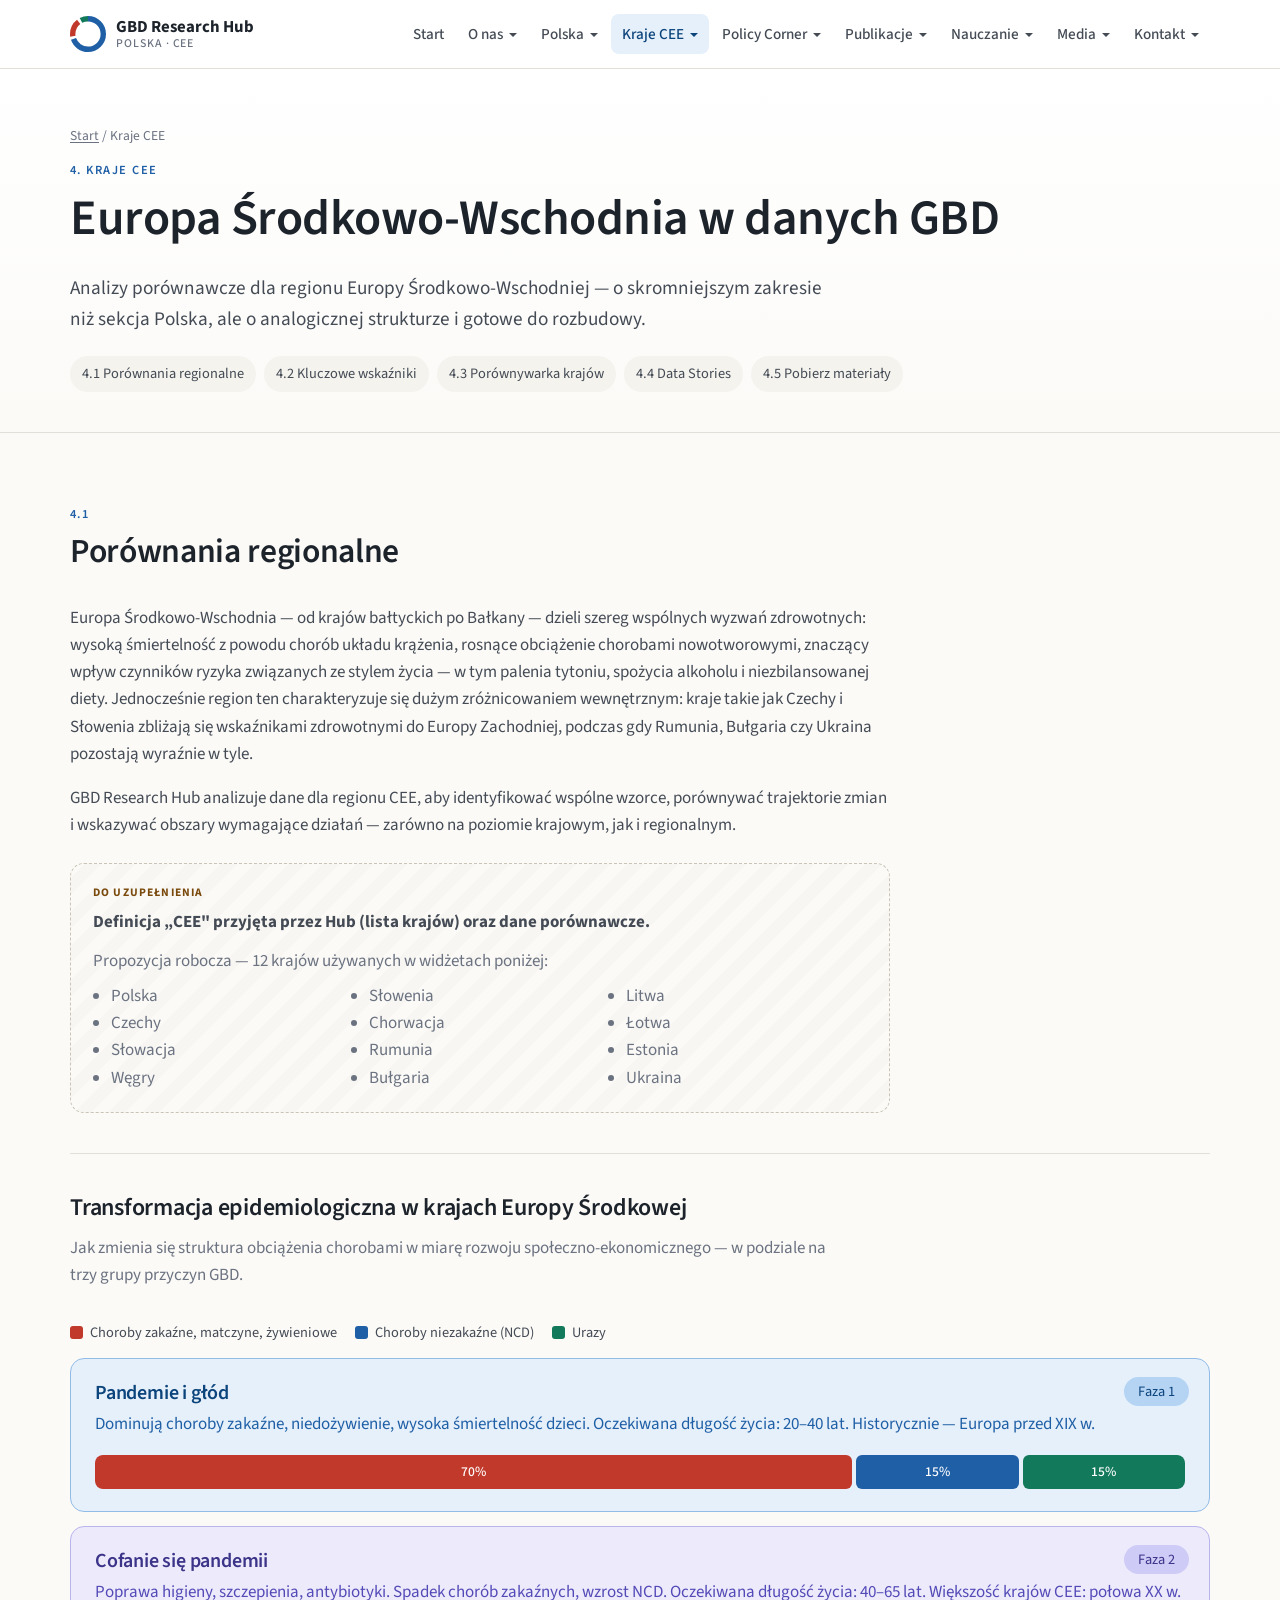
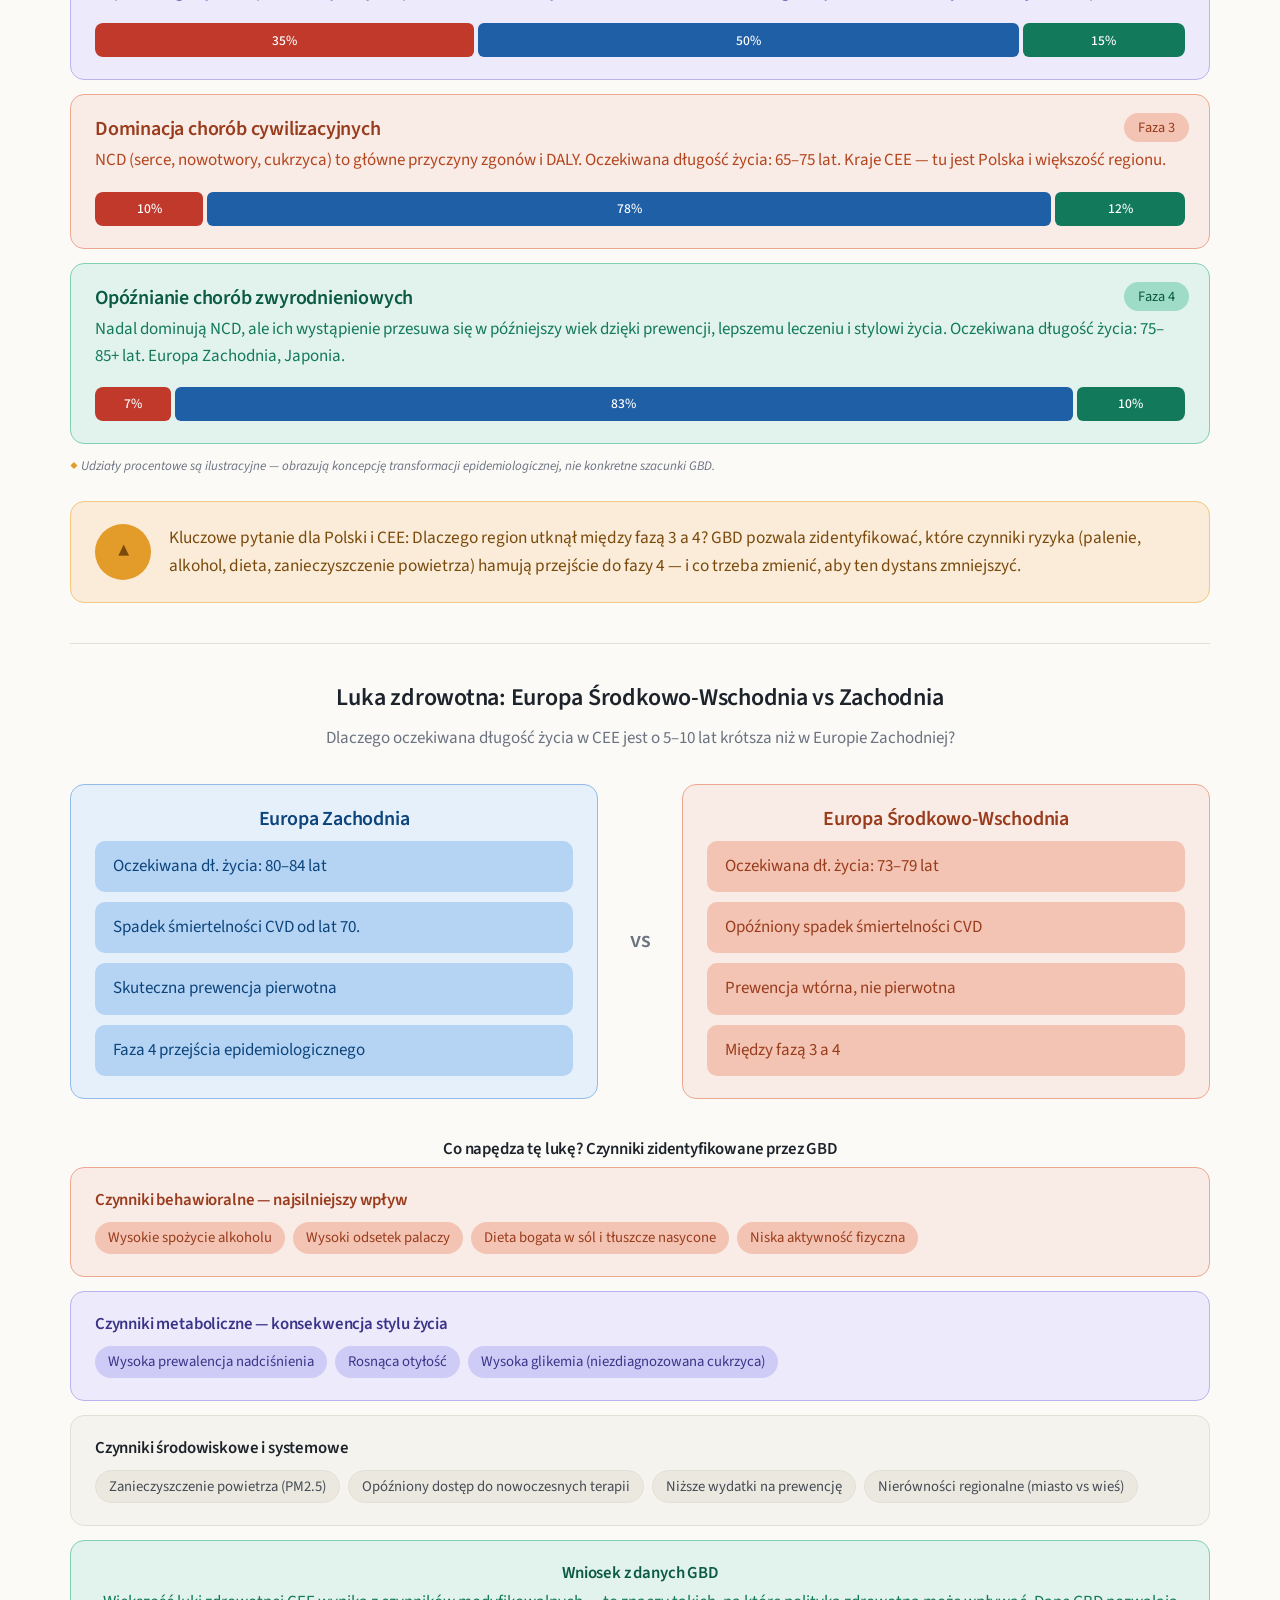
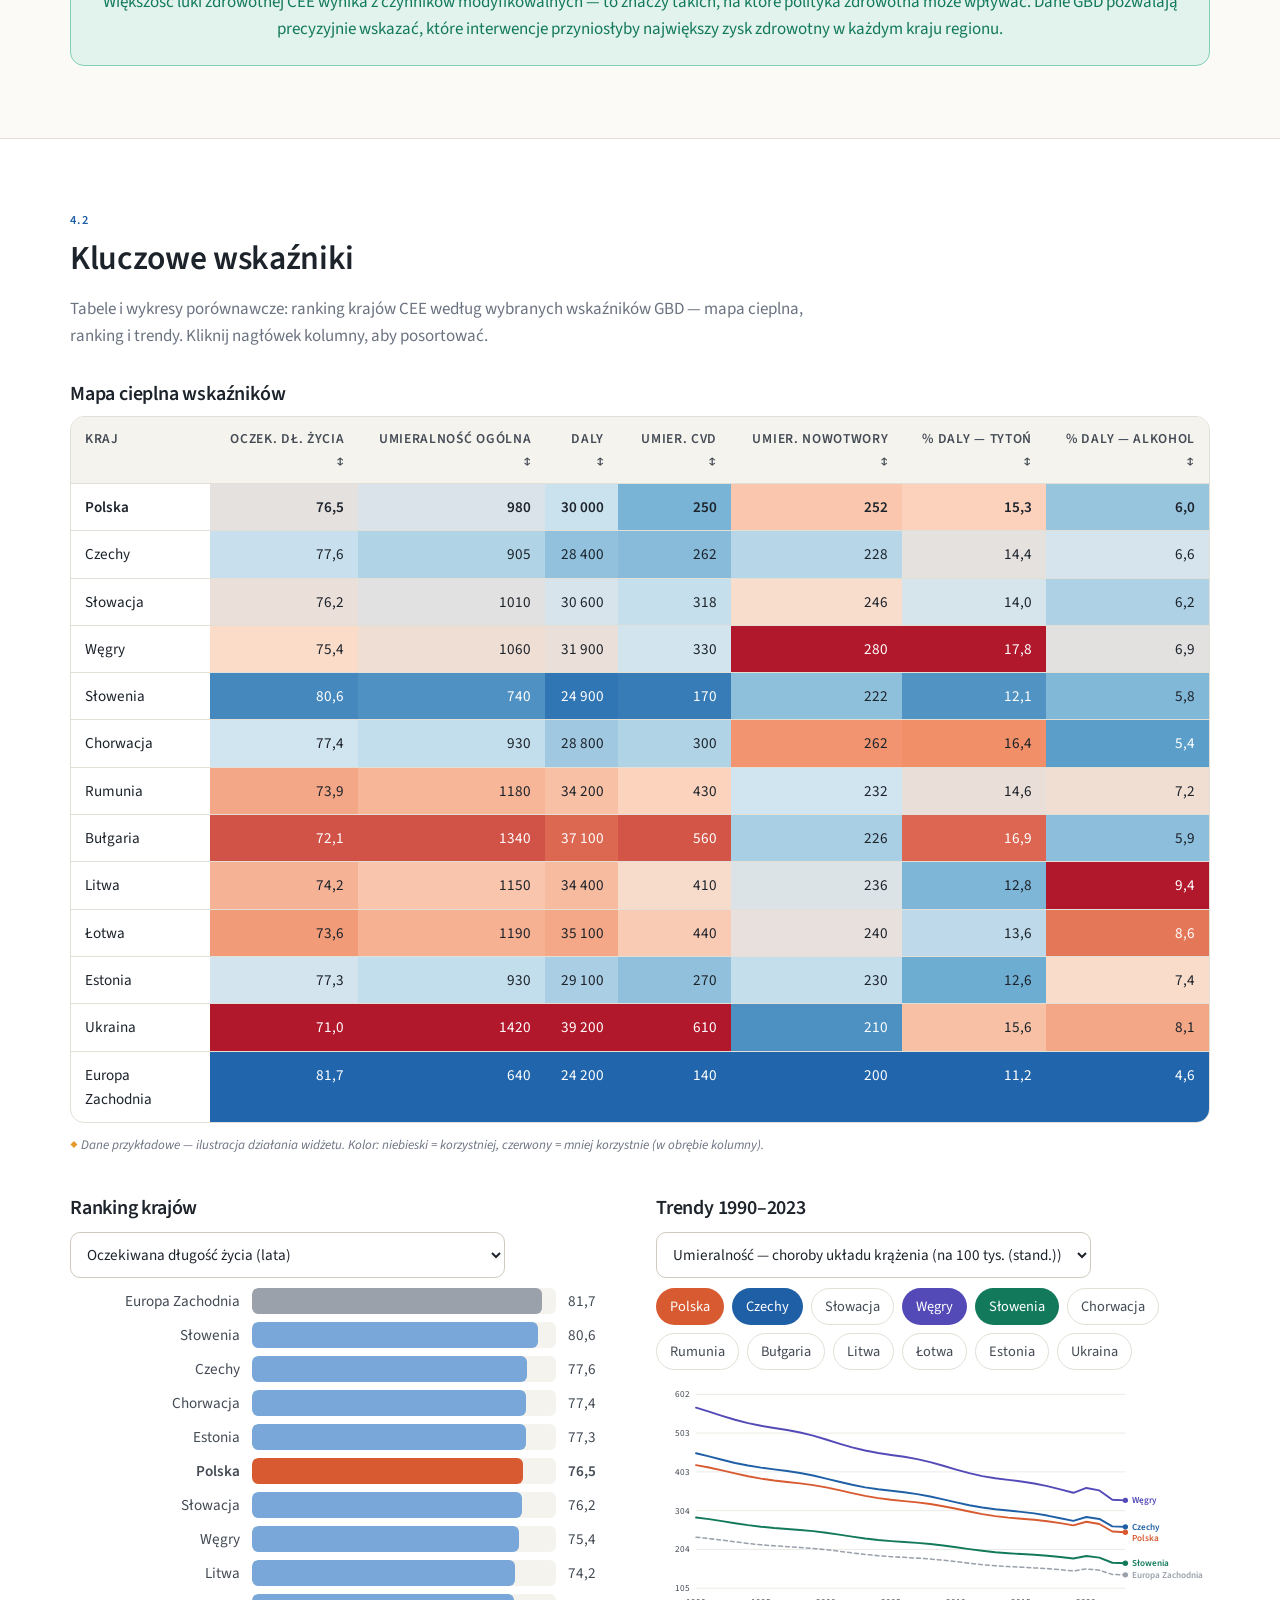
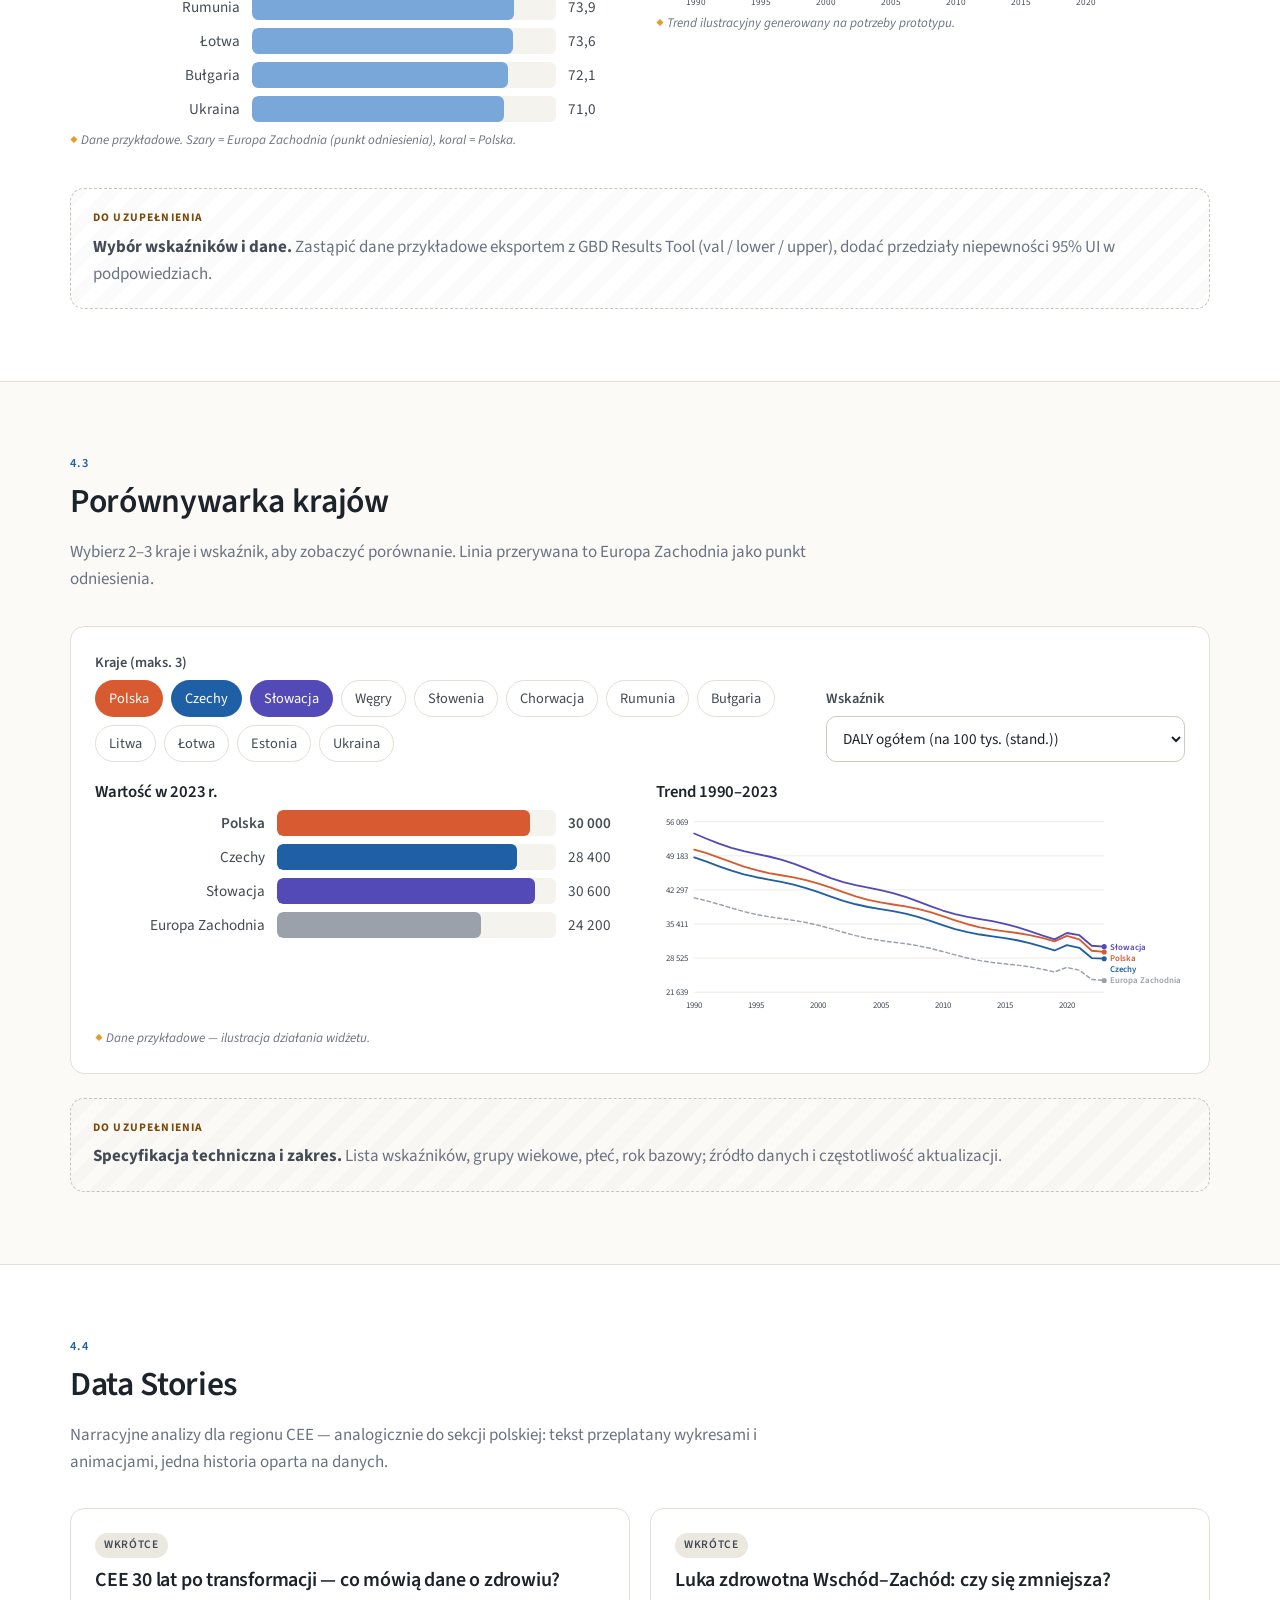
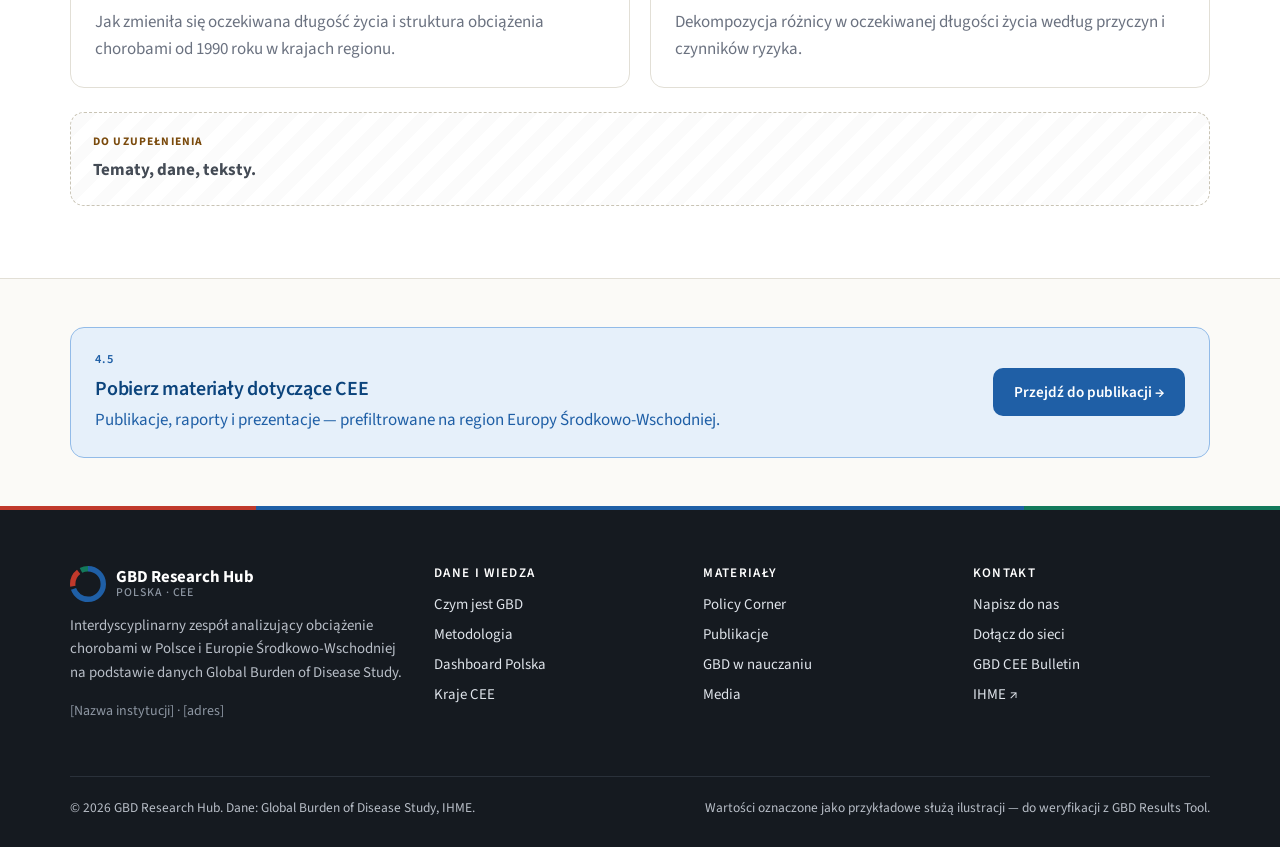
==== cee.html @ dba6d147 "Add GBD Research Hub website Static multi-page site (HTML/CSS/JS, no build step) implementing the st" ====
<!doctype html>
<html lang="pl">
<head>
  <meta charset="utf-8">
  <meta name="viewport" content="width=device-width, initial-scale=1">
  <title>Kraje CEE — GBD Research Hub</title>
  <meta name="description" content="Analizy porównawcze obciążenia chorobami dla regionu Europy Środkowo-Wschodniej na podstawie danych Global Burden of Disease Study.">
  <link rel="preconnect" href="https://fonts.googleapis.com">
  <link rel="preconnect" href="https://fonts.gstatic.com" crossorigin>
  <link href="https://fonts.googleapis.com/css2?family=Source+Sans+3:wght@400;500;600;700&family=JetBrains+Mono:wght@400&display=swap" rel="stylesheet">
  <link rel="stylesheet" href="assets/css/styles.css">
  <link rel="icon" href="assets/img/favicon.svg" type="image/svg+xml">
  <style>
    .phase { position: relative; }
    .phase .phase-badge { position: absolute; top: 18px; right: 20px; padding: 3px 14px; border-radius: 999px; font-size: .9rem; }
    .phase h3 { padding-right: 90px; }
    .phase .stack { margin-top: 14px; }
    .phase-1 .phase-badge { background: var(--ncd-mid); color: var(--ncd-dark); }
    .phase-2 .phase-badge { background: var(--purple-mid); color: var(--purple-dark); }
    .phase-3 .phase-badge { background: var(--coral-mid); color: var(--coral-dark); }
    .phase-4 .phase-badge { background: var(--inj-mid); color: var(--inj-dark); }
    .key-q { display: grid; grid-template-columns: 56px 1fr; gap: 18px; align-items: center; }
    .key-q .icon { width: 56px; height: 56px; border-radius: 50%; background: var(--amber); display: grid; place-items: center; color: var(--amber-dark); font-size: 1.4rem; }
    .key-q p { font-size: 1.08rem; color: var(--amber-dark) !important; margin: 0; }
    .gap-col h3 { text-align: center; }
    .gap-item { padding: 12px 18px; border-radius: 10px; margin-top: 10px; }
    .gap-west .gap-item { background: var(--ncd-mid); color: var(--ncd-dark); }
    .gap-cee .gap-item { background: var(--coral-mid); color: var(--coral-dark); }
    .driver .pill { font-size: .92rem; }
    .driver.tone-coral .pill { background: var(--coral-mid); color: var(--coral-dark); }
    .driver.tone-purple .pill { background: var(--purple-mid); color: var(--purple-dark); }
    .driver.tone-sand .pill { background: var(--sand-2); color: var(--ink-2); border: 1px solid var(--line); }
    .country-list { columns: 3 160px; margin: 8px 0 0; padding-left: 18px; }
    .panel-title { display: flex; justify-content: space-between; align-items: end; gap: 12px; flex-wrap: wrap; margin-bottom: 10px; }
    .panel-title h3 { margin: 0; }
    .chip[aria-pressed="true"] { background: var(--ncd); }
    .teaser { display: flex; flex-direction: column; gap: 10px; }
    .teaser .badge { align-self: flex-start; }
    @media (max-width: 620px) {
      .phase h3 { padding-right: 0; margin-top: 34px; }
      .phase .phase-badge { top: 14px; left: 20px; right: auto; }
      .stack > div { font-size: .72rem; }
    }
  </style>
</head>
<body>
  <div data-site-header></div>

  <main id="main">
    <section class="page-hero">
      <div class="container">
        <div class="breadcrumbs"><a href="index.html">Start</a> / Kraje CEE</div>
        <span class="eyebrow">4. Kraje CEE</span>
        <h1>Europa Środkowo-Wschodnia w danych GBD</h1>
        <p class="lead">Analizy porównawcze dla regionu Europy Środkowo-Wschodniej — o skromniejszym zakresie niż sekcja Polska, ale o analogicznej strukturze i gotowe do rozbudowy.</p>
        <nav class="toc" aria-label="Spis treści">
          <a href="#porownania">4.1 Porównania regionalne</a>
          <a href="#wskazniki">4.2 Kluczowe wskaźniki</a>
          <a href="#porownywarka">4.3 Porównywarka krajów</a>
          <a href="#data-stories">4.4 Data Stories</a>
          <a href="#materialy">4.5 Pobierz materiały</a>
        </nav>
      </div>
    </section>

    <!-- 4.1 Porównania regionalne -->
    <section class="section" id="porownania">
      <div class="container">
        <div class="section-head">
          <span class="eyebrow">4.1</span>
          <h2>Porównania regionalne</h2>
        </div>
        <div class="prose narrow">
          <p>Europa Środkowo-Wschodnia — od krajów bałtyckich po Bałkany — dzieli szereg wspólnych wyzwań zdrowotnych: wysoką śmiertelność z powodu chorób układu krążenia, rosnące obciążenie chorobami nowotworowymi, znaczący wpływ czynników ryzyka związanych ze stylem życia — w tym palenia tytoniu, spożycia alkoholu i niezbilansowanej diety. Jednocześnie region ten charakteryzuje się dużym zróżnicowaniem wewnętrznym: kraje takie jak Czechy i Słowenia zbliżają się wskaźnikami zdrowotnymi do Europy Zachodniej, podczas gdy Rumunia, Bułgaria czy Ukraina pozostają wyraźnie w tyle.</p>
          <p>GBD Research Hub analizuje dane dla regionu CEE, aby identyfikować wspólne wzorce, porównywać trajektorie zmian i wskazywać obszary wymagające działań — zarówno na poziomie krajowym, jak i regionalnym.</p>
        </div>
        <div class="todo narrow mt-2">
          <strong>Definicja „CEE" przyjęta przez Hub (lista krajów) oraz dane porównawcze.</strong>
          <p class="mb-0 mt-1">Propozycja robocza — 12 krajów używanych w widżetach poniżej:</p>
          <ul class="country-list" id="cee-list"></ul>
        </div>

        <!-- Transformacja epidemiologiczna -->
        <div class="anchor-sub" id="transformacja">
          <div class="section-head">
            <h3 style="font-size:1.5rem">Transformacja epidemiologiczna w krajach Europy Środkowej</h3>
            <p class="muted">Jak zmienia się struktura obciążenia chorobami w miarę rozwoju społeczno-ekonomicznego — w podziale na trzy grupy przyczyn GBD.</p>
          </div>
          <div class="legend">
            <span><i style="background:var(--cmnn)"></i>Choroby zakaźne, matczyne, żywieniowe</span>
            <span><i style="background:var(--ncd)"></i>Choroby niezakaźne (NCD)</span>
            <span><i style="background:var(--inj)"></i>Urazy</span>
          </div>
          <div class="grid" style="gap:14px" id="phases"></div>
          <p class="sample-note mt-1">Udziały procentowe są ilustracyjne — obrazują koncepcję transformacji epidemiologicznej, nie konkretne szacunki GBD.</p>
          <div class="tone tone-amber mt-2 key-q">
            <div class="icon" aria-hidden="true">▲</div>
            <p>Kluczowe pytanie dla Polski i CEE: Dlaczego region utknął między fazą 3 a 4? GBD pozwala zidentyfikować, które czynniki ryzyka (palenie, alkohol, dieta, zanieczyszczenie powietrza) hamują przejście do fazy 4 — i co trzeba zmienić, aby ten dystans zmniejszyć.</p>
          </div>
        </div>

        <!-- Luka zdrowotna -->
        <div class="anchor-sub" id="luka">
          <div class="section-head" style="max-width:none;text-align:center">
            <h3 style="font-size:1.5rem">Luka zdrowotna: Europa Środkowo-Wschodnia vs Zachodnia</h3>
            <p class="muted">Dlaczego oczekiwana długość życia w CEE jest o 5–10 lat krótsza niż w Europie Zachodniej?</p>
          </div>
          <div class="split-vs">
            <div class="tone tone-blue gap-col gap-west">
              <h3>Europa Zachodnia</h3>
              <div class="gap-item">Oczekiwana dł. życia: 80–84 lat</div>
              <div class="gap-item">Spadek śmiertelności CVD od lat 70.</div>
              <div class="gap-item">Skuteczna prewencja pierwotna</div>
              <div class="gap-item">Faza 4 przejścia epidemiologicznego</div>
            </div>
            <div class="vs">vs</div>
            <div class="tone tone-coral gap-col gap-cee">
              <h3>Europa Środkowo-Wschodnia</h3>
              <div class="gap-item">Oczekiwana dł. życia: 73–79 lat</div>
              <div class="gap-item">Opóźniony spadek śmiertelności CVD</div>
              <div class="gap-item">Prewencja wtórna, nie pierwotna</div>
              <div class="gap-item">Między fazą 3 a 4</div>
            </div>
          </div>

          <h4 class="center mt-3">Co napędza tę lukę? Czynniki zidentyfikowane przez GBD</h4>
          <div class="grid" style="gap:14px">
            <div class="tone tone-coral driver">
              <h4>Czynniki behawioralne — najsilniejszy wpływ</h4>
              <div class="pills"><span class="pill">Wysokie spożycie alkoholu</span><span class="pill">Wysoki odsetek palaczy</span><span class="pill">Dieta bogata w sól i tłuszcze nasycone</span><span class="pill">Niska aktywność fizyczna</span></div>
            </div>
            <div class="tone tone-purple driver">
              <h4>Czynniki metaboliczne — konsekwencja stylu życia</h4>
              <div class="pills"><span class="pill">Wysoka prewalencja nadciśnienia</span><span class="pill">Rosnąca otyłość</span><span class="pill">Wysoka glikemia (niezdiagnozowana cukrzyca)</span></div>
            </div>
            <div class="tone tone-sand driver">
              <h4>Czynniki środowiskowe i systemowe</h4>
              <div class="pills"><span class="pill">Zanieczyszczenie powietrza (PM2.5)</span><span class="pill">Opóźniony dostęp do nowoczesnych terapii</span><span class="pill">Niższe wydatki na prewencję</span><span class="pill">Nierówności regionalne (miasto vs wieś)</span></div>
            </div>
            <div class="tone tone-green center">
              <h4>Wniosek z danych GBD</h4>
              <p>Większość luki zdrowotnej CEE wynika z czynników modyfikowalnych — to znaczy takich, na które polityka zdrowotna może wpływać. Dane GBD pozwalają precyzyjnie wskazać, które interwencje przyniosłyby największy zysk zdrowotny w każdym kraju regionu.</p>
            </div>
          </div>
        </div>
      </div>
    </section>

    <!-- 4.2 Kluczowe wskaźniki -->
    <section class="section alt" id="wskazniki">
      <div class="container">
        <div class="section-head">
          <span class="eyebrow">4.2</span>
          <h2>Kluczowe wskaźniki</h2>
          <p class="muted">Tabele i wykresy porównawcze: ranking krajów CEE według wybranych wskaźników GBD — mapa cieplna, ranking i trendy. Kliknij nagłówek kolumny, aby posortować.</p>
        </div>
        <h3>Mapa cieplna wskaźników</h3>
        <div id="heatmap"></div>
        <p class="sample-note mt-1">Dane przykładowe — ilustracja działania widżetu. Kolor: niebieski = korzystniej, czerwony = mniej korzystnie (w obrębie kolumny).</p>

        <div class="grid g2 mt-3" style="gap:32px;align-items:start">
          <div>
            <div class="panel-title">
              <h3>Ranking krajów</h3>
              <div class="field" style="margin:0;min-width:220px">
                <label for="rank-ind" class="sr-only">Wskaźnik</label>
                <select id="rank-ind"></select>
              </div>
            </div>
            <div id="ranking"></div>
            <p class="sample-note">Dane przykładowe. Szary = Europa Zachodnia (punkt odniesienia), koral = Polska.</p>
          </div>
          <div>
            <div class="panel-title">
              <h3>Trendy 1990–2023</h3>
              <div class="field" style="margin:0;min-width:220px">
                <label for="trend-ind" class="sr-only">Wskaźnik</label>
                <select id="trend-ind"></select>
              </div>
            </div>
            <div class="chips" id="trend-chips" role="group" aria-label="Kraje na wykresie"></div>
            <div id="trend-chart" class="mt-1"></div>
            <p class="sample-note">Trend ilustracyjny generowany na potrzeby prototypu.</p>
          </div>
        </div>
        <div class="todo mt-2"><strong>Wybór wskaźników i dane.</strong> Zastąpić dane przykładowe eksportem z GBD Results Tool (val / lower / upper), dodać przedziały niepewności 95% UI w podpowiedziach.</div>
      </div>
    </section>

    <!-- 4.3 Porównywarka krajów -->
    <section class="section" id="porownywarka">
      <div class="container">
        <div class="section-head">
          <span class="eyebrow">4.3</span>
          <h2>Porównywarka krajów</h2>
          <p class="muted">Wybierz 2–3 kraje i wskaźnik, aby zobaczyć porównanie. Linia przerywana to Europa Zachodnia jako punkt odniesienia.</p>
        </div>
        <div class="card">
          <div class="controls">
            <div class="field" style="flex:2">
              <label id="cmp-label">Kraje (maks. 3)</label>
              <div class="chips" id="cmp-chips" role="group" aria-labelledby="cmp-label"></div>
            </div>
            <div class="field">
              <label for="cmp-ind">Wskaźnik</label>
              <select id="cmp-ind"></select>
            </div>
          </div>
          <p class="small muted" id="cmp-msg" role="status"></p>
          <div class="grid g2" style="gap:32px;align-items:start">
            <div><h4>Wartość w 2023 r.</h4><div id="cmp-bars"></div></div>
            <div><h4>Trend 1990–2023</h4><div id="cmp-trend"></div></div>
          </div>
          <p class="sample-note mt-1">Dane przykładowe — ilustracja działania widżetu.</p>
        </div>
        <div class="todo mt-2"><strong>Specyfikacja techniczna i zakres.</strong> Lista wskaźników, grupy wiekowe, płeć, rok bazowy; źródło danych i częstotliwość aktualizacji.</div>
      </div>
    </section>

    <!-- 4.4 Data Stories -->
    <section class="section alt" id="data-stories">
      <div class="container">
        <div class="section-head">
          <span class="eyebrow">4.4</span>
          <h2>Data Stories</h2>
          <p class="muted">Narracyjne analizy dla regionu CEE — analogicznie do sekcji polskiej: tekst przeplatany wykresami i animacjami, jedna historia oparta na danych.</p>
        </div>
        <div class="grid g2">
          <article class="card teaser">
            <span class="badge">Wkrótce</span>
            <h3>CEE 30 lat po transformacji — co mówią dane o zdrowiu?</h3>
            <p class="muted">Jak zmieniła się oczekiwana długość życia i struktura obciążenia chorobami od 1990 roku w krajach regionu.</p>
          </article>
          <article class="card teaser">
            <span class="badge">Wkrótce</span>
            <h3>Luka zdrowotna Wschód–Zachód: czy się zmniejsza?</h3>
            <p class="muted">Dekompozycja różnicy w oczekiwanej długości życia według przyczyn i czynników ryzyka.</p>
          </article>
        </div>
        <div class="todo mt-2"><strong>Tematy, dane, teksty.</strong></div>
      </div>
    </section>

    <!-- 4.5 Pobierz materiały -->
    <section class="section tight" id="materialy">
      <div class="container">
        <a class="tone tone-blue" href="publikacje.html?region=cee" style="display:flex;justify-content:space-between;align-items:center;gap:20px;text-decoration:none;flex-wrap:wrap">
          <div><span class="eyebrow">4.5</span><h3 class="mb-0">Pobierz materiały dotyczące CEE</h3><p class="mb-0">Publikacje, raporty i prezentacje — prefiltrowane na region Europy Środkowo-Wschodniej.</p></div>
          <span class="btn btn-primary">Przejdź do publikacji →</span>
        </a>
      </div>
    </section>
  </main>

  <div data-site-footer></div>
  <script src="assets/js/data.js"></script>
  <script src="assets/js/site.js"></script>
  <script src="assets/js/charts.js"></script>
  <script src="assets/js/pages/cee.js"></script>
</body>
</html>
---- assets/css/styles.css ----
/* =========================================================================
   GBD Research Hub — design system
   Paleta oparta na konwencji wizualnej Global Burden of Disease (IHME):
   - Grupa I  (choroby zakaźne, matczyne, noworodkowe, żywieniowe) → czerwień
   - Grupa II (choroby niezakaźne, NCD)                               → niebieski
   - Grupa III (urazy)                                                 → zieleń
   - Mapy / skale wartości: sekwencyjne i rozbieżne niebieski → czerwony
   Uzupełnienie: koral (YLD, akcent PL), bursztyn (ostrzeżenia, wnioski),
   fiolet (etapy pośrednie), ciepła szarość (tło, czynniki środowiskowe).
   ========================================================================= */

:root {
  /* GBD — kategorie przyczyn */
  --cmnn: #c0392b;        /* Grupa I */
  --cmnn-dark: #8e2a1f;
  --cmnn-tint: #fbe9e6;
  --cmnn-mid: #f2b8ae;

  --ncd: #1f5fa6;         /* Grupa II */
  --ncd-dark: #0c447c;
  --ncd-tint: #e6f0fa;
  --ncd-mid: #b5d4f4;

  --inj: #13795b;         /* Grupa III */
  --inj-dark: #0b5a43;
  --inj-tint: #e1f3ec;
  --inj-mid: #9fdcc7;

  /* Akcenty */
  --coral: #d85a30;
  --coral-dark: #993c1d;
  --coral-tint: #f9ebe5;
  --coral-mid: #f3c4b3;

  --amber: #e39b2a;
  --amber-dark: #7a4a0c;
  --amber-tint: #faecd9;
  --amber-mid: #f8c779;

  --purple: #534ab7;
  --purple-dark: #3c3489;
  --purple-tint: #edebfb;
  --purple-mid: #cecbf6;

  /* Neutralne */
  --ink: #1d232b;
  --ink-2: #444b55;
  --ink-3: #6b7280;
  --line: #e2dfd6;
  --sand: #f4f3ee;
  --sand-2: #ebe8df;
  --paper: #ffffff;
  --bg: #fbfaf7;

  /* Skala sekwencyjna (mapy, heatmapy) — niski → wysoki */
  --seq-1: #2166ac;
  --seq-2: #67a9cf;
  --seq-3: #d1e5f0;
  --seq-4: #fddbc7;
  --seq-5: #ef8a62;
  --seq-6: #b2182b;

  --radius: 14px;
  --radius-sm: 10px;
  --shadow: 0 1px 2px rgba(29, 35, 43, .06), 0 6px 24px rgba(29, 35, 43, .06);
  --max: 1180px;
  --font: "Source Sans 3", "Segoe UI", system-ui, -apple-system, Roboto, sans-serif;
  --mono: "JetBrains Mono", ui-monospace, "Cascadia Code", Consolas, monospace;
}

*, *::before, *::after { box-sizing: border-box; }
html { scroll-behavior: smooth; scroll-padding-top: 88px; }
body {
  margin: 0;
  font-family: var(--font);
  font-size: 17px;
  line-height: 1.6;
  color: var(--ink);
  background: var(--bg);
  -webkit-font-smoothing: antialiased;
}
img { max-width: 100%; display: block; }
a { color: var(--ncd); text-underline-offset: 2px; }
a:hover { color: var(--ncd-dark); }
h1, h2, h3, h4 { line-height: 1.2; margin: 0 0 .5em; font-weight: 600; letter-spacing: -.01em; }
h1 { font-size: clamp(2rem, 4.5vw, 3.1rem); }
h2 { font-size: clamp(1.55rem, 3vw, 2.1rem); }
h3 { font-size: 1.25rem; }
h4 { font-size: 1.05rem; }
p { margin: 0 0 1em; }
small, .small { font-size: .875rem; }
.muted { color: var(--ink-3); }
.mono { font-family: var(--mono); font-size: .85em; }
:focus-visible { outline: 3px solid var(--amber); outline-offset: 2px; border-radius: 4px; }

.container { max-width: var(--max); margin: 0 auto; padding: 0 20px; }
.narrow { max-width: 820px; }

/* ---------- Header / nawigacja ---------- */
.site-header {
  position: sticky; top: 0; z-index: 50;
  background: rgba(255, 255, 255, .94);
  backdrop-filter: saturate(1.4) blur(10px);
  border-bottom: 1px solid var(--line);
}
.site-header .container { display: flex; align-items: center; gap: 24px; min-height: 68px; }
.brand { display: flex; align-items: center; gap: 10px; text-decoration: none; color: var(--ink); flex-shrink: 0; }
.brand-mark { width: 36px; height: 36px; }
.brand-name { font-weight: 700; font-size: 1.05rem; line-height: 1.1; }
.brand-name span { display: block; font-weight: 500; font-size: .74rem; letter-spacing: .08em; text-transform: uppercase; color: var(--ink-3); }

.nav { margin-left: auto; }
.nav > ul { list-style: none; display: flex; gap: 2px; margin: 0; padding: 0; }
.nav li { position: relative; }
.nav a, .nav button {
  display: block; padding: 8px 11px; border-radius: 8px;
  color: var(--ink-2); text-decoration: none; font: inherit; font-size: .95rem; font-weight: 500;
  background: none; border: 0; cursor: pointer; white-space: nowrap;
}
.nav a:hover, .nav button:hover, .nav .open > button { background: var(--sand); color: var(--ink); }
.nav a[aria-current="page"], .nav li.current > button { color: var(--ncd-dark); background: var(--ncd-tint); }
.nav .has-sub > button::after { content: ""; display: inline-block; margin-left: 6px; border: 4px solid transparent; border-top-color: currentColor; transform: translateY(2px); }
.nav .sub {
  position: absolute; top: calc(100% + 6px); left: 0; min-width: 260px;
  list-style: none; margin: 0; padding: 8px; background: #fff;
  border: 1px solid var(--line); border-radius: 12px; box-shadow: var(--shadow);
  opacity: 0; visibility: hidden; transform: translateY(-4px); transition: .15s;
}
.nav > ul > li:nth-last-child(-n+4) > .sub { left: auto; right: 0; }
.nav li:hover > .sub, .nav li.open > .sub, .nav li:focus-within > .sub { opacity: 1; visibility: visible; transform: none; }
.nav .sub a { font-size: .92rem; padding: 7px 10px; }
.nav-toggle { display: none; margin-left: auto; background: none; border: 1px solid var(--line); border-radius: 8px; padding: 8px 10px; cursor: pointer; font: inherit; }

@media (max-width: 1080px) {
  .nav-toggle { display: block; }
  .nav { position: fixed; inset: 68px 0 0 0; background: #fff; overflow-y: auto; padding: 12px 20px 40px; display: none; }
  .nav.open { display: block; }
  .nav > ul { flex-direction: column; }
  .nav .sub { position: static; opacity: 1; visibility: visible; transform: none; box-shadow: none; border: 0; padding: 0 0 6px 14px; }
  .nav .has-sub > button::after { display: none; }
}

/* ---------- Sekcje / layout ---------- */
.section { padding: 72px 0; }
.section.tight { padding: 48px 0; }
.section.alt { background: var(--paper); border-top: 1px solid var(--line); border-bottom: 1px solid var(--line); }
.section-head { margin-bottom: 32px; max-width: 760px; }
.eyebrow { font-size: .78rem; letter-spacing: .12em; text-transform: uppercase; font-weight: 600; color: var(--ncd); margin-bottom: 8px; display: block; }
.lead { font-size: 1.2rem; color: var(--ink-2); }
.grid { display: grid; gap: 20px; }
.g2 { grid-template-columns: repeat(2, 1fr); }
.g3 { grid-template-columns: repeat(3, 1fr); }
.g4 { grid-template-columns: repeat(4, 1fr); }
.g5 { grid-template-columns: repeat(5, 1fr); }
@media (max-width: 900px) { .g3, .g4, .g5 { grid-template-columns: repeat(2, 1fr); } }
@media (max-width: 620px) { .g2, .g3, .g4, .g5 { grid-template-columns: 1fr; } .section { padding: 52px 0; } }

/* Hero podstron */
.page-hero { padding: 56px 0 40px; background: linear-gradient(180deg, var(--paper), var(--bg)); border-bottom: 1px solid var(--line); }
.page-hero p { max-width: 760px; }
.breadcrumbs { font-size: .85rem; color: var(--ink-3); margin-bottom: 14px; }
.breadcrumbs a { color: var(--ink-3); }

/* Spis treści podstrony */
.toc { display: flex; flex-wrap: wrap; gap: 8px; margin-top: 22px; }
.toc a { padding: 6px 12px; border-radius: 999px; background: var(--sand); color: var(--ink-2); text-decoration: none; font-size: .9rem; }
.toc a:hover { background: var(--ncd-tint); color: var(--ncd-dark); }

/* ---------- Karty ---------- */
.card { background: var(--paper); border: 1px solid var(--line); border-radius: var(--radius); padding: 24px; }
.card.flat { background: var(--sand); border-color: transparent; }
.card h3 { margin-bottom: .35em; }
.card p:last-child { margin-bottom: 0; }

/* Tonowane panele (box z mockupów) */
.tone { border-radius: var(--radius); padding: 22px 24px; border: 1px solid transparent; }
.tone > :last-child { margin-bottom: 0; }
.tone h3, .tone h4 { margin-bottom: .3em; font-weight: 600; }
.tone-blue   { background: var(--ncd-tint);    border-color: #92bbe8; color: var(--ncd-dark); }
.tone-blue p   { color: var(--ncd); }
.tone-red    { background: var(--cmnn-tint);   border-color: #ec9d92; color: var(--cmnn-dark); }
.tone-red p    { color: var(--cmnn); }
.tone-coral  { background: var(--coral-tint);  border-color: #eda88f; color: var(--coral-dark); }
.tone-coral p  { color: #b3461f; }
.tone-green  { background: var(--inj-tint);    border-color: #7fd0b4; color: var(--inj-dark); }
.tone-green p  { color: var(--inj); }
.tone-amber  { background: var(--amber-tint);  border-color: #f4c87e; color: var(--amber-dark); }
.tone-amber p  { color: #8f5a12; }
.tone-purple { background: var(--purple-tint); border-color: #b9b3ee; color: var(--purple-dark); }
.tone-purple p { color: var(--purple); }
.tone-sand   { background: var(--sand);        border-color: var(--line); color: var(--ink); }
.tone-sand p   { color: var(--ink-2); }
.tone.no-border { border-color: transparent; }

/* Pigułki / tagi */
.pills { display: flex; flex-wrap: wrap; gap: 8px; margin-top: 12px; }
.pill { display: inline-block; padding: 4px 13px; border-radius: 999px; font-size: .9rem; background: var(--sand-2); color: var(--ink-2); }
.pill.blue   { background: var(--ncd-tint);    color: var(--ncd-dark); }
.pill.red    { background: var(--cmnn-tint);   color: var(--cmnn-dark); }
.pill.coral  { background: var(--coral-tint);  color: var(--coral-dark); }
.pill.green  { background: var(--inj-tint);    color: var(--inj-dark); }
.pill.amber  { background: var(--amber-tint);  color: var(--amber-dark); }
.pill.purple { background: var(--purple-tint); color: var(--purple-dark); }
.badge { display: inline-block; font-size: .72rem; font-weight: 600; letter-spacing: .06em; text-transform: uppercase; padding: 3px 9px; border-radius: 999px; background: var(--sand-2); color: var(--ink-2); vertical-align: middle; }

/* Przyciski */
.btn { display: inline-flex; align-items: center; gap: 8px; padding: 11px 20px; border-radius: 10px; border: 1px solid transparent; font: inherit; font-weight: 600; font-size: .95rem; cursor: pointer; text-decoration: none; transition: .15s; }
.btn-primary { background: var(--ncd); color: #fff; }
.btn-primary:hover { background: var(--ncd-dark); color: #fff; }
.btn-ghost { background: transparent; border-color: var(--line); color: var(--ink); }
.btn-ghost:hover { background: var(--sand); color: var(--ink); }
.btn-coral { background: var(--coral); color: #fff; }
.btn-coral:hover { background: var(--coral-dark); color: #fff; }

/* Placeholder — „do uzupełnienia" */
.todo {
  border: 1.5px dashed #c9c4b5; border-radius: var(--radius); padding: 20px 22px;
  color: var(--ink-3); background: repeating-linear-gradient(-45deg, transparent 0 12px, rgba(0,0,0,.015) 12px 24px);
}
.todo strong { color: var(--ink-2); }
.todo::before { content: "Do uzupełnienia"; display: block; font-size: .72rem; letter-spacing: .1em; text-transform: uppercase; font-weight: 700; color: var(--amber-dark); margin-bottom: 6px; }
.sample-note { font-size: .82rem; color: var(--ink-3); font-style: italic; }
.sample-note::before { content: "◆ "; color: var(--amber); font-style: normal; }

/* ---------- Kroki (pipeline / ponumerowane listy) ---------- */
.steps { list-style: none; margin: 0; padding: 0; counter-reset: s; }
.steps > li { position: relative; padding: 0 0 30px 64px; }
.steps > li::before {
  counter-increment: s; content: counter(s);
  position: absolute; left: 0; top: 0; width: 42px; height: 42px; border-radius: 50%;
  display: grid; place-items: center; font-weight: 600; background: var(--ncd-tint); color: var(--ncd-dark);
}
.steps > li::after { content: ""; position: absolute; left: 20px; top: 50px; bottom: 8px; width: 3px; border-radius: 3px; background: var(--ncd-mid); }
.steps > li:last-child::after { display: none; }
.steps > li:last-child { padding-bottom: 0; }
.steps > li[data-tone="coral"]::before  { background: var(--coral-tint);  color: var(--coral-dark); }
.steps > li[data-tone="coral"]::after   { background: var(--coral-mid); }
.steps > li[data-tone="green"]::before  { background: var(--inj-tint);    color: var(--inj-dark); }
.steps > li[data-tone="green"]::after   { background: var(--inj-mid); }
.steps > li[data-tone="purple"]::before { background: var(--purple-tint); color: var(--purple-dark); }
.steps > li[data-tone="purple"]::after  { background: var(--purple-mid); }
.steps > li[data-tone="amber"]::before  { background: var(--amber-tint);  color: var(--amber-dark); }
.steps > li[data-tone="amber"]::after   { background: var(--amber-mid); }
.steps.compact > li::after { display: none; }
.steps.compact > li { padding-bottom: 18px; }
.steps h3, .steps h4 { margin-bottom: .25em; font-weight: 600; }
.steps p { color: var(--ink-2); margin-bottom: .4em; }

/* ---------- Oś czasu ---------- */
.timeline { list-style: none; margin: 0; padding: 0; }
.timeline li { display: grid; grid-template-columns: 84px 24px 1fr; gap: 0 14px; padding-bottom: 28px; position: relative; }
.timeline .year { text-align: right; font-weight: 600; color: var(--ink-3); font-variant-numeric: tabular-nums; padding-top: 1px; }
.timeline .dot { width: 16px; height: 16px; border-radius: 50%; background: var(--ncd); margin: 5px auto 0; position: relative; z-index: 1; }
.timeline li::after { content: ""; position: absolute; left: 109px; top: 26px; bottom: 0; width: 2px; background: var(--ncd-mid); }
.timeline li:last-child::after { display: none; }
.timeline li[data-tone="pl"] .dot { background: var(--coral); }
.timeline li[data-tone="pl"]::after { background: var(--coral-mid); }
.timeline li[data-tone="purple"] .dot { background: var(--purple); }
.timeline li[data-tone="purple"]::after { background: var(--purple-mid); }
.timeline li[data-tone="green"] .dot { background: var(--inj); }
.timeline li[data-tone="green"]::after { background: var(--inj-mid); }
.timeline li[data-tone="amber"] .dot { background: var(--amber); }
.timeline h4 { margin: 0 0 .25em; }
.timeline h4 .badge { margin-left: 8px; }
.timeline p { color: var(--ink-2); margin-bottom: .5em; }
.timeline .callout { padding: 10px 16px; border-radius: 10px; font-size: .95rem; }
@media (max-width: 620px) {
  .timeline li { grid-template-columns: 56px 18px 1fr; gap: 0 10px; }
  .timeline li::after { left: 74px; }
  .timeline .year { font-size: .85rem; }
}

/* ---------- Akordeon (słownik, drzewa) ---------- */
details.acc { border: 1px solid var(--line); border-radius: var(--radius-sm); background: var(--paper); margin-bottom: 8px; }
details.acc > summary { cursor: pointer; padding: 14px 18px; font-weight: 600; list-style: none; display: flex; align-items: center; gap: 10px; }
details.acc > summary::-webkit-details-marker { display: none; }
details.acc > summary::before { content: "+"; display: inline-grid; place-items: center; width: 22px; height: 22px; border-radius: 6px; background: var(--sand); color: var(--ink-2); font-weight: 700; flex-shrink: 0; }
details.acc[open] > summary::before { content: "–"; }
details.acc > .acc-body { padding: 0 18px 16px 50px; color: var(--ink-2); }

/* Drzewo hierarchii */
.tree { list-style: none; margin: 0; padding: 0; }
.tree details > summary { cursor: pointer; list-style: none; }
.tree details > summary::-webkit-details-marker { display: none; }
.tree-l1 > details > summary { padding: 18px 20px; border-radius: var(--radius); font-size: 1.1rem; font-weight: 600; display: flex; justify-content: space-between; align-items: center; gap: 12px; }
.tree-l1 > details > summary .count { font-size: .85rem; font-weight: 500; opacity: .8; white-space: nowrap; }
.tree-l1 { margin-bottom: 12px; }
.tree-l2 { list-style: none; margin: 10px 0 0; padding: 0 0 0 18px; display: grid; gap: 8px; }
.tree-l2 > li > details > summary { padding: 10px 14px; border-radius: 10px; background: var(--paper); border: 1px solid var(--line); display: flex; justify-content: space-between; gap: 10px; }
.tree-l2 > li > details > summary::after { content: "▸"; color: var(--ink-3); transition: transform .15s; }
.tree-l2 > li > details[open] > summary::after { transform: rotate(90deg); }
.tree-l3 { display: flex; flex-wrap: wrap; gap: 6px; padding: 10px 0 4px 14px; }

/* ---------- Statystyki / kafelki ---------- */
.stat { background: var(--sand); border-radius: var(--radius); padding: 26px 20px; text-align: center; }
.stat .label { font-size: 1rem; color: var(--ink-2); min-height: 2.6em; display: flex; align-items: center; justify-content: center; }
.stat .value { font-size: clamp(2.4rem, 5vw, 3.2rem); font-weight: 500; line-height: 1.1; margin: 6px 0; font-variant-numeric: tabular-nums; }
.stat .sub { color: var(--ink-3); font-size: .95rem; }
.stat.blue .value { color: var(--ncd); }
.stat.coral .value { color: var(--coral); }
.stat.green .value { color: var(--inj); }
.stat.red .value { color: var(--cmnn); }

.kpi { background: var(--sand); border-radius: var(--radius-sm); padding: 16px; text-align: center; }
.kpi .k-label { font-size: .85rem; color: var(--ink-3); }
.kpi .k-value { font-size: 1.9rem; font-weight: 500; font-variant-numeric: tabular-nums; }

/* ---------- Tabele ---------- */
.table-wrap { overflow-x: auto; border: 1px solid var(--line); border-radius: var(--radius); background: var(--paper); }
table.data { width: 100%; border-collapse: collapse; font-size: .95rem; }
table.data th, table.data td { padding: 11px 14px; text-align: left; border-bottom: 1px solid var(--line); vertical-align: top; }
table.data thead th { background: var(--sand); font-weight: 600; font-size: .85rem; text-transform: uppercase; letter-spacing: .05em; color: var(--ink-2); }
table.data tbody tr:last-child td { border-bottom: 0; }
table.data td.num, table.data th.num { text-align: right; font-variant-numeric: tabular-nums; }

/* Porównanie tradycyjna statystyka vs GBD */
.compare { border: 1px solid var(--line); border-radius: var(--radius); overflow: hidden; background: var(--paper); }
.compare-head, .compare-row { display: grid; grid-template-columns: 1fr 1fr; }
.compare-head > div { padding: 16px 24px; text-align: center; font-weight: 600; }
.compare-head > div:first-child { background: var(--sand-2); color: var(--ink-2); }
.compare-head > div:last-child { background: var(--ncd-tint); color: var(--ncd-dark); }
.compare-cat { grid-column: 1 / -1; background: var(--sand); padding: 10px 24px; font-size: .82rem; letter-spacing: .08em; text-transform: uppercase; color: var(--ink-2); border-top: 1px solid var(--line); border-bottom: 1px solid var(--line); }
.compare-row > div { padding: 18px 24px; }
.compare-row > div:last-child { background: var(--ncd-tint); color: var(--ncd); }
.compare-row > div:last-child::before { content: "+"; display: inline-grid; place-items: center; width: 20px; height: 20px; border-radius: 50%; background: var(--ncd); color: #fff; font-size: .8rem; font-weight: 700; margin-right: 8px; vertical-align: 1px; }
@media (max-width: 700px) {
  .compare-head, .compare-row { grid-template-columns: 1fr; }
  .compare-head > div:first-child { display: none; }
  .compare-row > div:first-child::before { content: "Tradycyjnie: "; font-weight: 600; }
}

/* ---------- Wykresy (SVG/HTML) ---------- */
.chart { width: 100%; }
.chart svg { width: 100%; height: auto; display: block; overflow: visible; }
.chart text { font-family: var(--font); fill: var(--ink-2); font-size: 12px; }
.legend { display: flex; flex-wrap: wrap; gap: 6px 18px; font-size: .9rem; color: var(--ink-2); margin: 8px 0 14px; }
.legend span { display: inline-flex; align-items: center; gap: 7px; }
.legend i { width: 13px; height: 13px; border-radius: 3px; display: inline-block; }

.hbar { display: grid; grid-template-columns: 170px 1fr 56px; align-items: center; gap: 12px; margin-bottom: 8px; font-size: .95rem; }
.hbar .bar-track { height: 26px; background: var(--sand); border-radius: 6px; overflow: hidden; }
.hbar .bar-fill { height: 100%; border-radius: 6px; transition: width .6s cubic-bezier(.2,.7,.2,1); }
.hbar .bar-val { font-variant-numeric: tabular-nums; color: var(--ink-2); }
.hbar .bar-label { text-align: right; color: var(--ink-2); }
@media (max-width: 620px) { .hbar { grid-template-columns: 110px 1fr 48px; font-size: .85rem; } }

.stack { display: flex; gap: 4px; height: 34px; border-radius: 8px; overflow: hidden; }
.stack > div { display: grid; place-items: center; color: #fff; font-size: .85rem; font-weight: 500; min-width: 0; border-radius: 6px; }

/* Formularze / kontrolki */
.field { display: grid; gap: 6px; margin-bottom: 14px; }
.field label { font-size: .9rem; font-weight: 600; color: var(--ink-2); }
input[type="text"], input[type="email"], input[type="search"], select, textarea {
  font: inherit; font-size: .95rem; padding: 10px 12px; border-radius: 10px; border: 1px solid #cfcabd; background: #fff; color: var(--ink); width: 100%;
}
textarea { min-height: 130px; resize: vertical; }
input:focus, select:focus, textarea:focus { outline: none; border-color: var(--ncd); box-shadow: 0 0 0 3px var(--ncd-tint); }
input[type="range"] { width: 100%; accent-color: var(--ncd); }
.controls { display: flex; flex-wrap: wrap; gap: 14px; align-items: end; margin-bottom: 20px; }
.controls .field { margin: 0; min-width: 160px; flex: 1; }
.seg { display: inline-flex; background: var(--sand); border-radius: 10px; padding: 4px; gap: 2px; flex-wrap: wrap; }
.seg button { border: 0; background: transparent; padding: 7px 14px; border-radius: 7px; font: inherit; font-size: .9rem; cursor: pointer; color: var(--ink-2); }
.seg button[aria-pressed="true"] { background: #fff; color: var(--ncd-dark); font-weight: 600; box-shadow: 0 1px 3px rgba(0,0,0,.08); }
.chips { display: flex; flex-wrap: wrap; gap: 8px; }
.chip { border: 1px solid var(--line); background: #fff; padding: 6px 13px; border-radius: 999px; font: inherit; font-size: .9rem; cursor: pointer; color: var(--ink-2); }
.chip[aria-pressed="true"] { border-color: transparent; color: #fff; }

/* ---------- Home ---------- */
.hero { position: relative; padding: 84px 0 72px; overflow: hidden; background: var(--paper); border-bottom: 1px solid var(--line); }
.hero .container { position: relative; z-index: 1; display: grid; grid-template-columns: 1.15fr .85fr; gap: 48px; align-items: center; }
.hero h1 { max-width: 15ch; }
.hero h1 em { font-style: normal; color: var(--ncd); }
.hero .lead { max-width: 60ch; }
.hero-actions { display: flex; flex-wrap: wrap; gap: 12px; margin-top: 26px; }
.hero-viz { aspect-ratio: 1; max-width: 440px; justify-self: end; width: 100%; }
@media (max-width: 900px) { .hero .container { grid-template-columns: 1fr; } .hero-viz { justify-self: center; max-width: 340px; } }

.facts-grid { grid-template-columns: 1fr 1.6fr; align-items: start; }
@media (max-width: 800px) { .facts-grid { grid-template-columns: 1fr; } }
.fact-rotator { position: relative; }
.fact { display: none; }
.fact.active { display: block; animation: fadeUp .5s ease; }
.fact .eyebrow { color: inherit; opacity: .85; }
.fact .big { font-size: clamp(2.6rem, 7vw, 4.2rem); font-weight: 500; line-height: 1.05; margin: 6px 0 8px; }
.fact .what { font-size: 1.3rem; margin-bottom: 12px; }
.fact .src { font-size: .85rem; opacity: .75; margin-top: 12px; }
.fact-dots { display: flex; gap: 8px; margin-top: 16px; }
.fact-dots button { width: 10px; height: 10px; border-radius: 50%; border: 0; background: var(--sand-2); cursor: pointer; padding: 0; }
.fact-dots button[aria-current="true"] { background: var(--ink-2); width: 26px; border-radius: 6px; }
@keyframes fadeUp { from { opacity: 0; transform: translateY(8px); } to { opacity: 1; transform: none; } }

.news-card { display: flex; flex-direction: column; background: #fff; border: 1px solid var(--line); border-radius: var(--radius); overflow: hidden; text-decoration: none; color: inherit; transition: .15s; }
.news-card:hover { box-shadow: var(--shadow); transform: translateY(-2px); color: inherit; }
.news-card .thumb { height: 8px; }
.news-card .body { padding: 20px 22px 22px; display: flex; flex-direction: column; gap: 8px; flex: 1; }
.news-card .meta { font-size: .82rem; color: var(--ink-3); display: flex; gap: 10px; align-items: center; }
.news-card h3 { font-size: 1.12rem; margin: 0; }
.news-card p { color: var(--ink-2); font-size: .95rem; margin: 0; }

.event { display: grid; grid-template-columns: 74px 1fr; gap: 18px; padding: 16px 0; border-bottom: 1px solid var(--line); }
.event:last-child { border-bottom: 0; }
.event .date { background: var(--ncd-tint); color: var(--ncd-dark); border-radius: 12px; text-align: center; padding: 8px 4px; line-height: 1.1; }
.event .date b { display: block; font-size: 1.6rem; font-weight: 600; }
.event .date span { font-size: .78rem; text-transform: uppercase; letter-spacing: .06em; }
.event h4 { margin: 2px 0 4px; }
.event p { margin: 0; color: var(--ink-2); font-size: .93rem; }

.newsletter { background: var(--ncd-dark); color: #fff; border-radius: 20px; padding: 40px; display: grid; grid-template-columns: 1.1fr 1fr; gap: 32px; align-items: center; }
.newsletter p { color: #c9dcf2; }
.newsletter form { display: flex; gap: 10px; flex-wrap: wrap; }
.newsletter input { flex: 1; min-width: 200px; border: 0; }
.newsletter .btn { background: var(--amber); color: var(--ink); }
.newsletter .btn:hover { background: #f0b04a; }
.form-msg { font-size: .9rem; margin-top: 10px; min-height: 1.4em; }
@media (max-width: 800px) { .newsletter { grid-template-columns: 1fr; padding: 28px; } }

/* ---------- Footer ---------- */
.site-footer { background: #151a20; color: #b8bec7; padding: 56px 0 28px; margin-top: 0; font-size: .93rem; }
.site-footer a { color: #dfe4ea; text-decoration: none; }
.site-footer a:hover { color: #fff; text-decoration: underline; }
.footer-grid { display: grid; grid-template-columns: 1.4fr repeat(3, 1fr); gap: 32px; }
.footer-grid h4 { color: #fff; font-size: .82rem; letter-spacing: .1em; text-transform: uppercase; margin-bottom: 12px; }
.footer-grid ul { list-style: none; padding: 0; margin: 0; display: grid; gap: 6px; }
.footer-bottom { margin-top: 40px; padding-top: 20px; border-top: 1px solid #2a313a; display: flex; justify-content: space-between; flex-wrap: wrap; gap: 12px; font-size: .84rem; }
.gbd-stripe { display: flex; height: 4px; }
.gbd-stripe i { flex: 1; }
@media (max-width: 800px) { .footer-grid { grid-template-columns: 1fr 1fr; } }

/* Narzędzia */
.flow-arrow { text-align: center; color: var(--ink-3); font-size: 1.3rem; line-height: 1; margin: 6px 0; }
.vs { display: grid; place-items: center; font-size: 1.4rem; color: var(--ink-3); font-weight: 600; }
.split-vs { display: grid; grid-template-columns: 1fr 60px 1fr; gap: 12px; align-items: stretch; }
@media (max-width: 760px) { .split-vs { grid-template-columns: 1fr; } .split-vs .vs { padding: 4px 0; } }
.mt-0 { margin-top: 0; } .mt-1 { margin-top: 12px; } .mt-2 { margin-top: 24px; } .mt-3 { margin-top: 40px; }
.mb-0 { margin-bottom: 0; } .mb-2 { margin-bottom: 24px; }
.center { text-align: center; }
.sr-only { position: absolute; width: 1px; height: 1px; overflow: hidden; clip: rect(0 0 0 0); white-space: nowrap; }
.anchor-sub { padding-top: 40px; margin-top: 40px; border-top: 1px solid var(--line); }
.prose p, .prose li { color: var(--ink-2); }
.prose h3 { margin-top: 1.4em; }
.cite-box { font-family: var(--mono); font-size: .82rem; line-height: 1.7; padding: 14px 16px; border-radius: 10px; margin-top: 10px; word-break: break-word; position: relative; }
.copy-btn { position: absolute; top: 8px; right: 8px; font: inherit; font-family: var(--font); font-size: .75rem; padding: 3px 9px; border-radius: 6px; border: 1px solid rgba(0,0,0,.12); background: rgba(255,255,255,.7); cursor: pointer; }

@media (prefers-reduced-motion: reduce) {
  *, *::before, *::after { animation: none !important; transition: none !important; }
  html { scroll-behavior: auto; }
}

@media print {
  .site-header, .site-footer, .nav-toggle, .no-print { display: none !important; }
  body { background: #fff; }
}
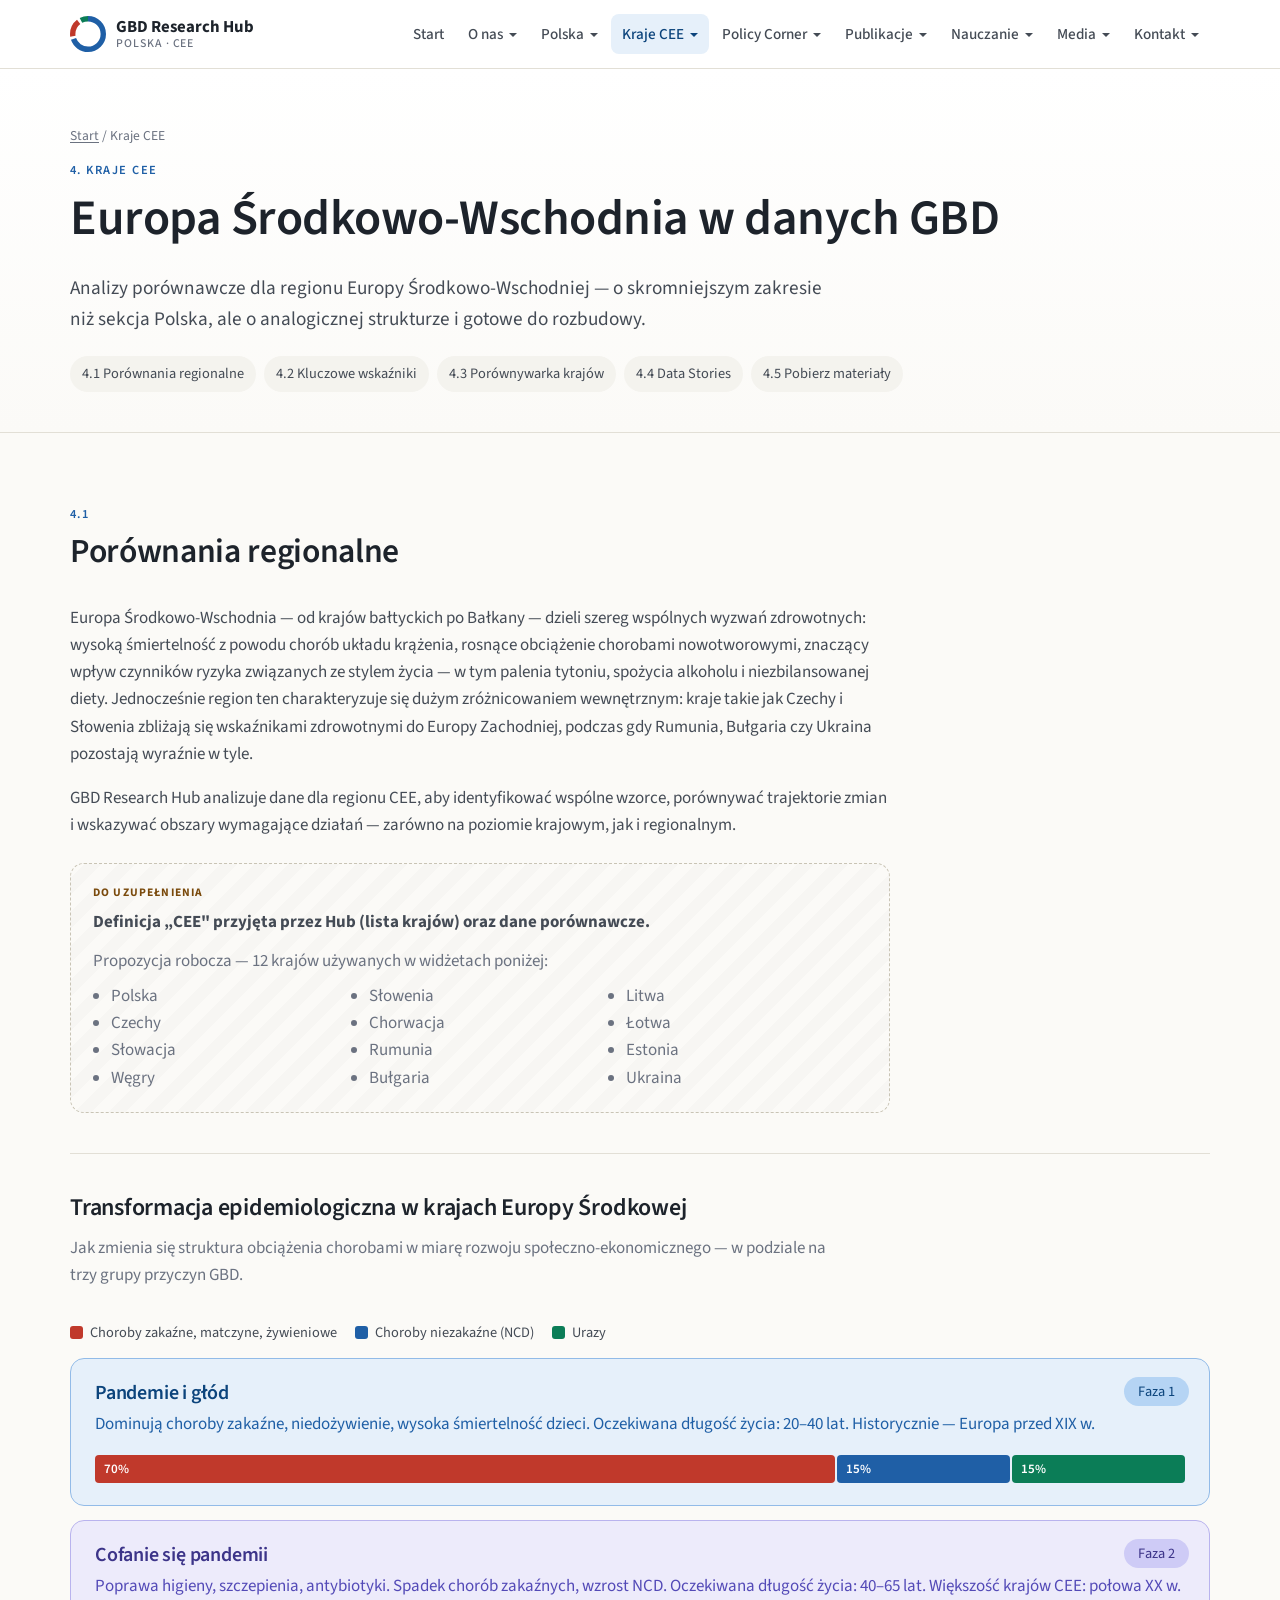
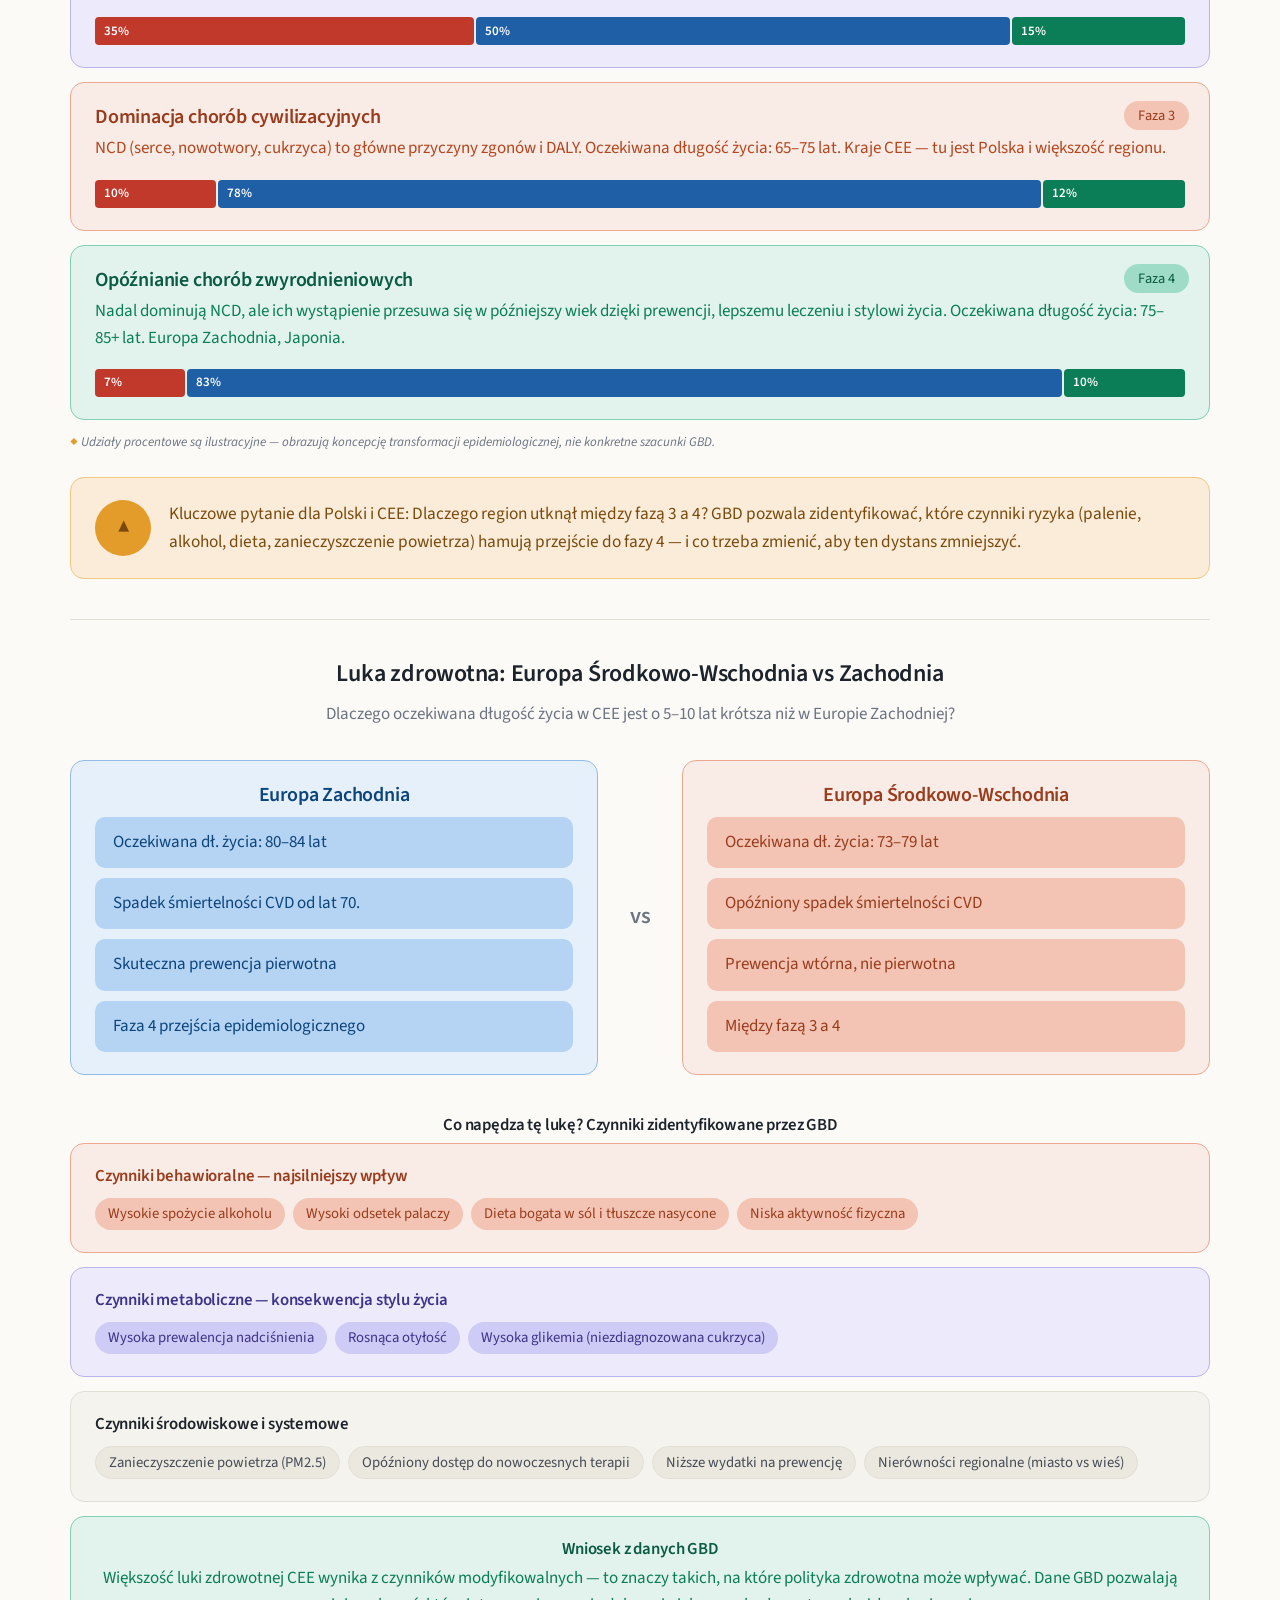
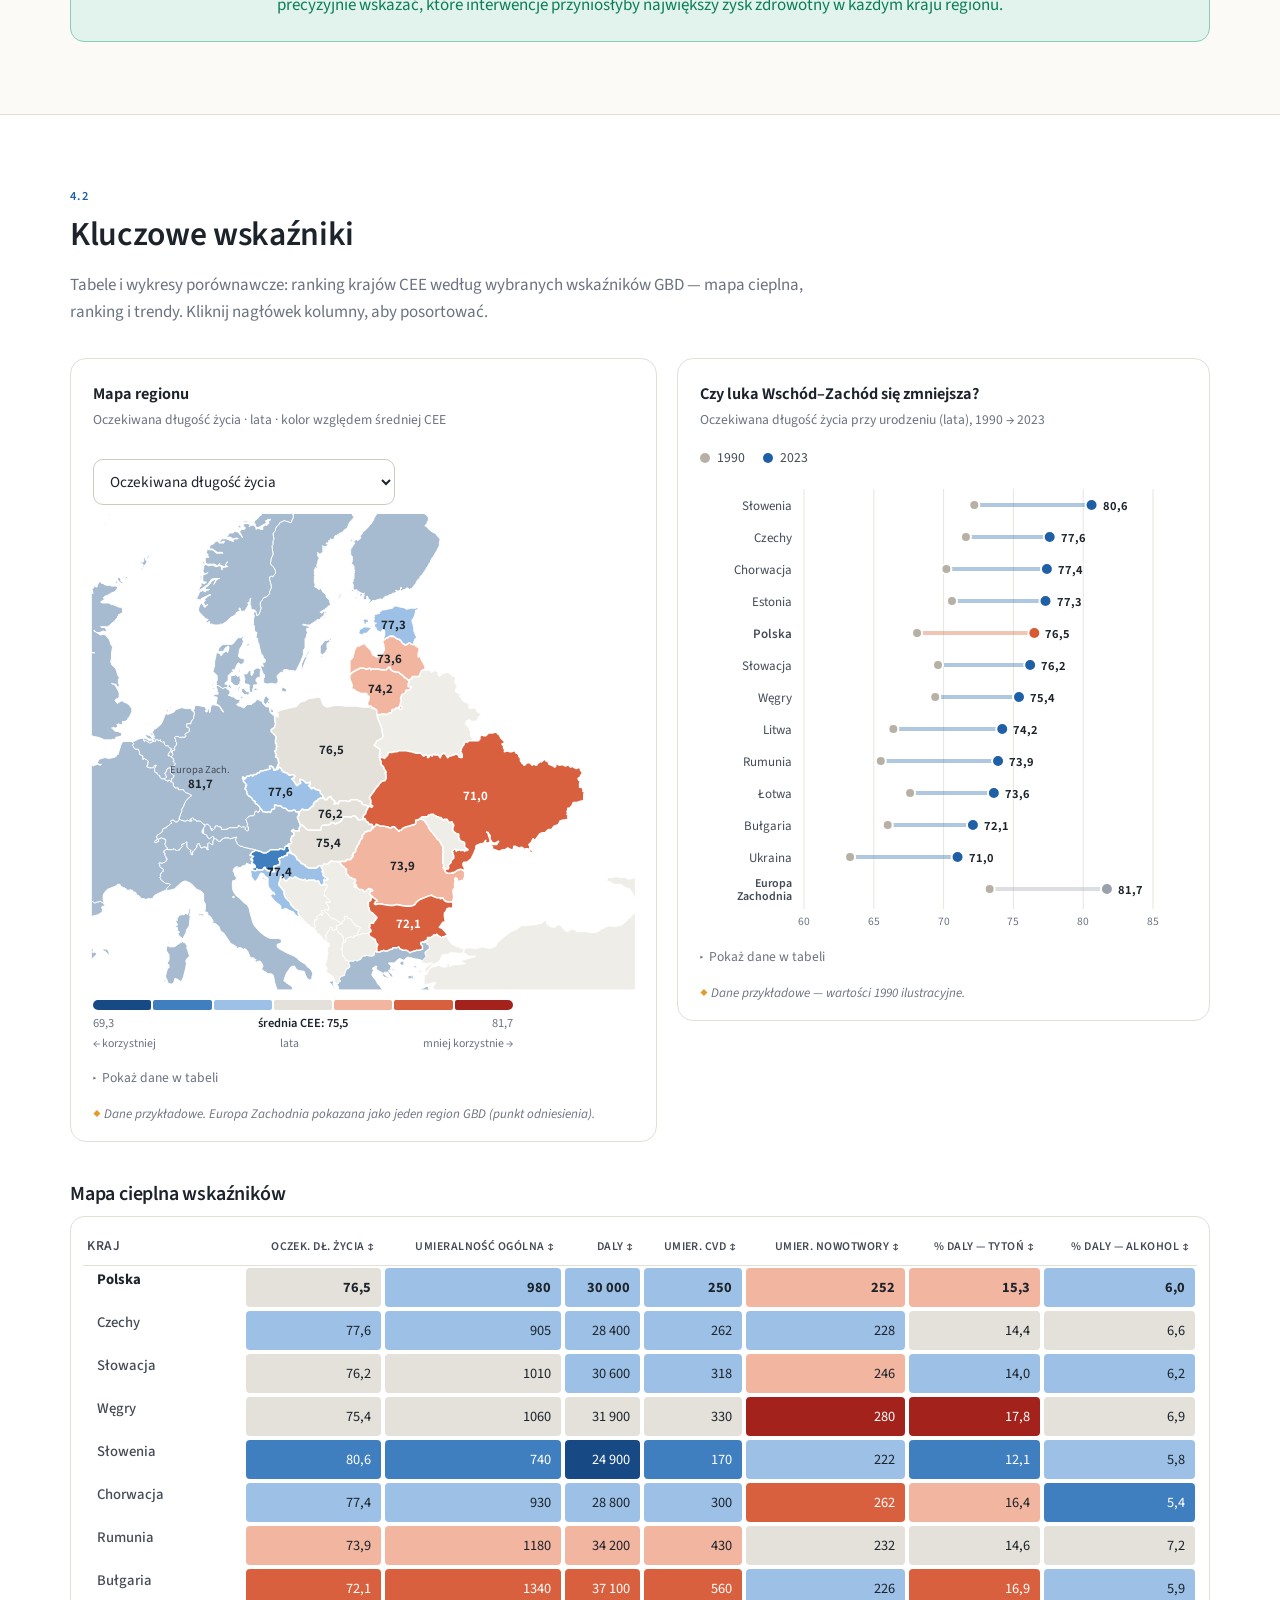
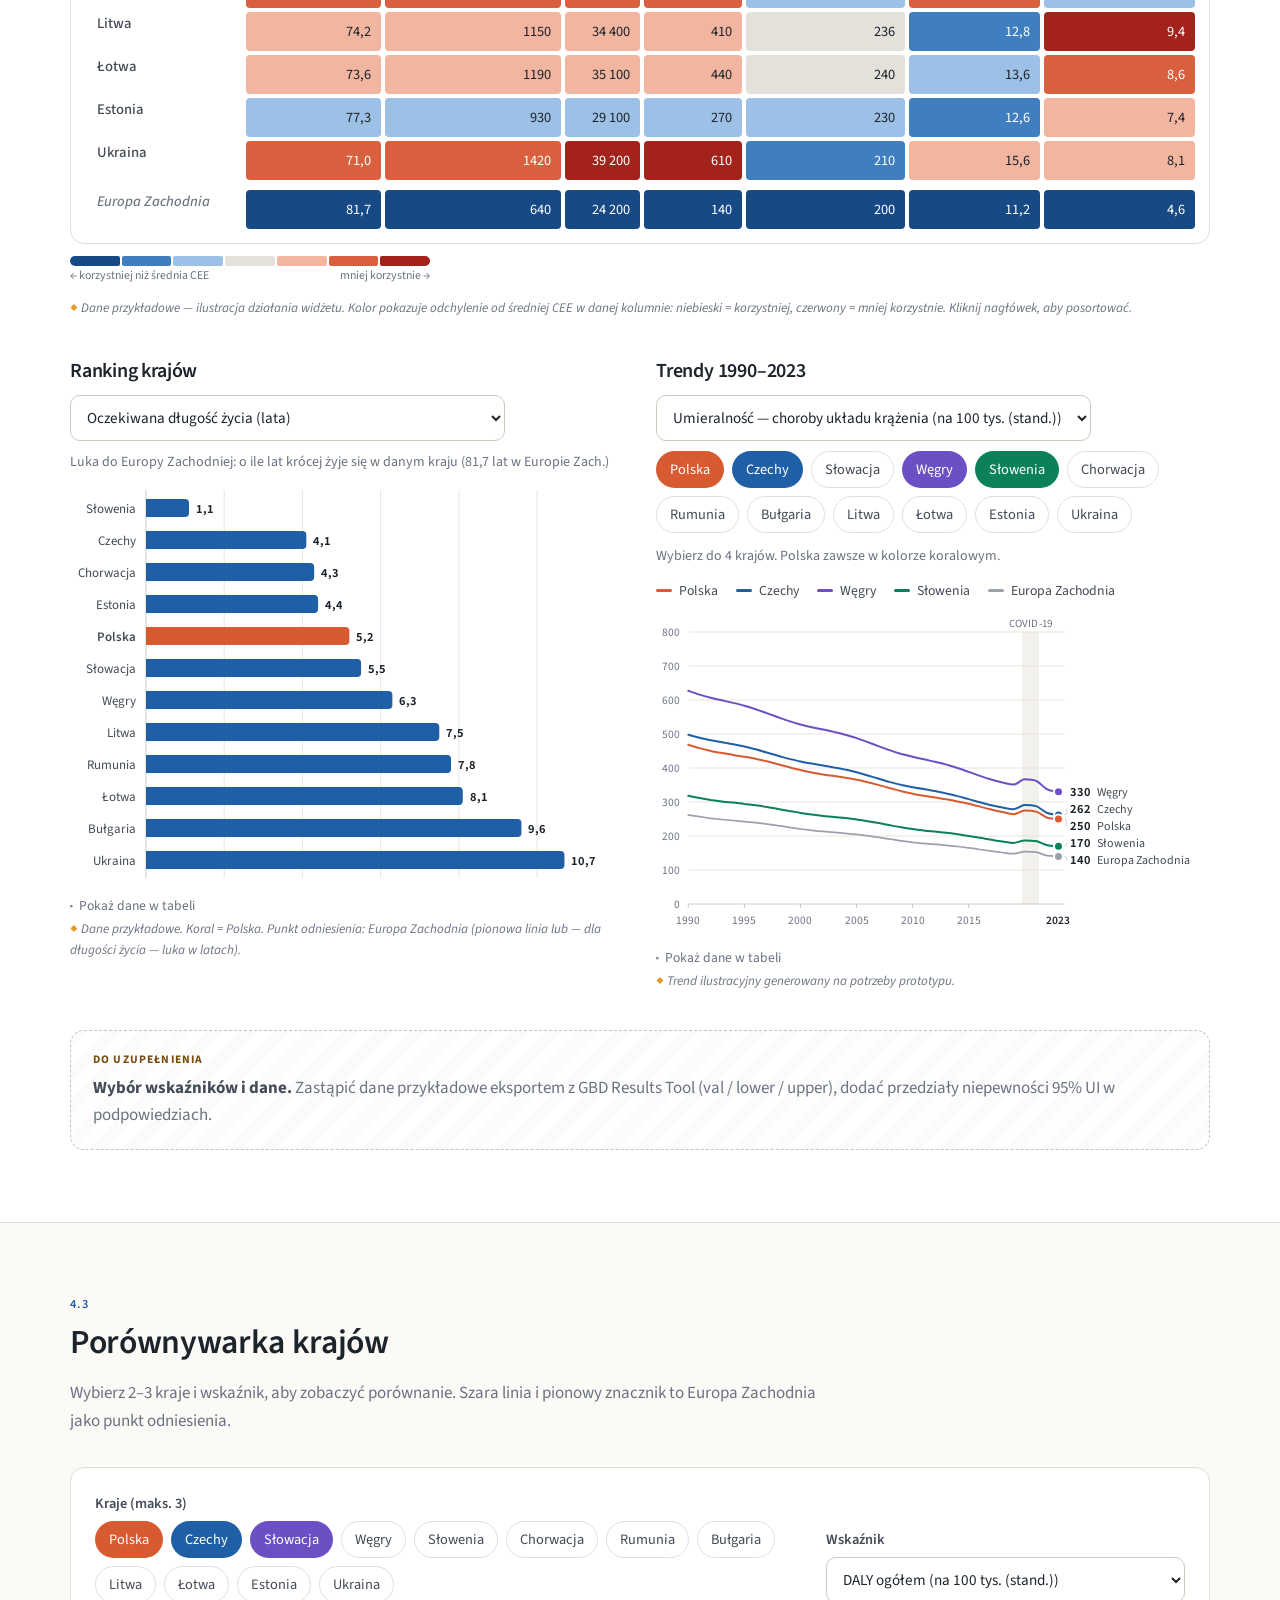
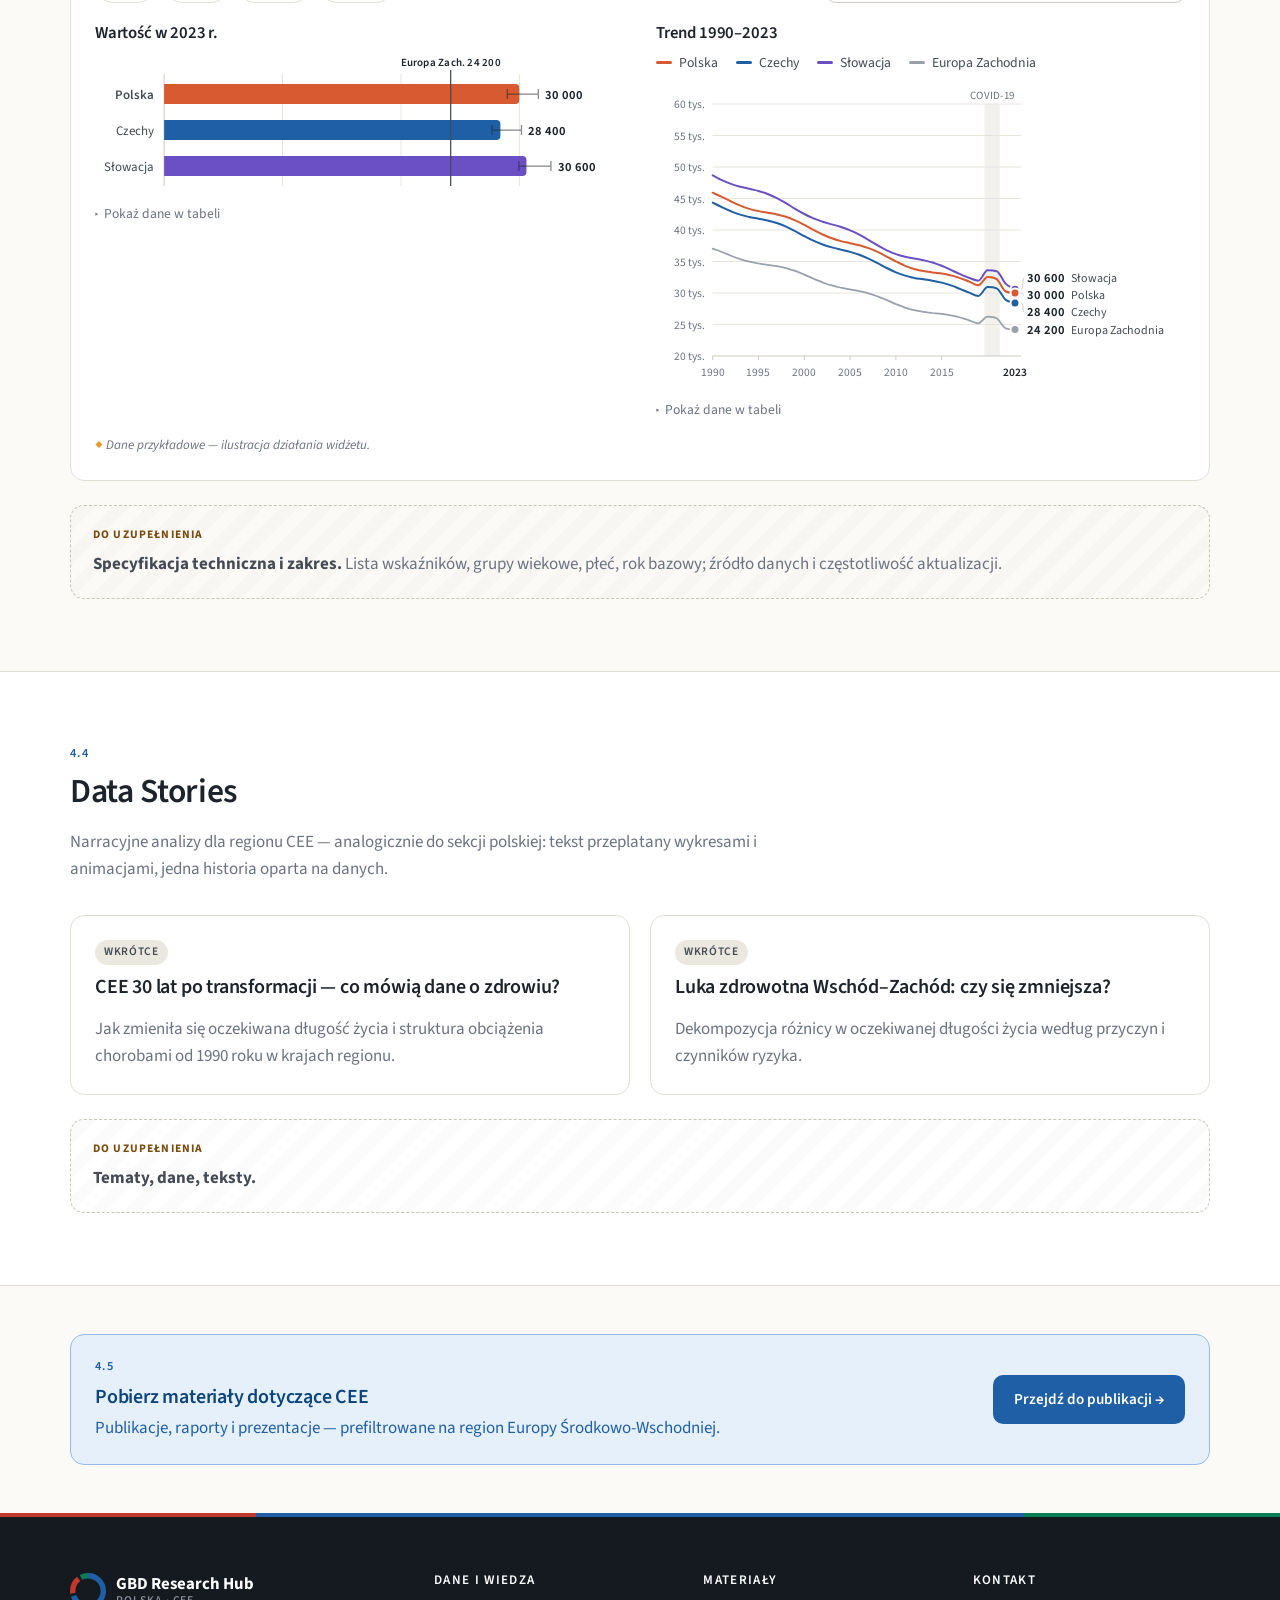
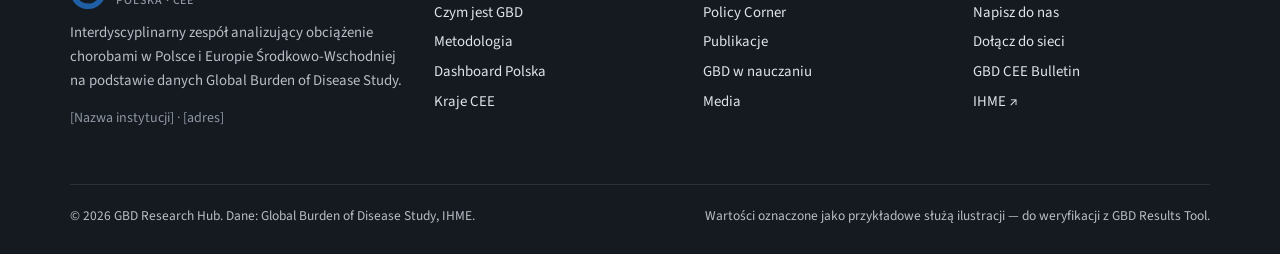
==== commit c9178710: "Rebuild charts: real maps, GBD treemap and arrow diagram, UI bands Rewrite the chart library (assets" ====
--- a/cee.html
+++ b/cee.html
@@ -34,6 +34,10 @@
     .panel-title { display: flex; justify-content: space-between; align-items: end; gap: 12px; flex-wrap: wrap; margin-bottom: 10px; }
     .panel-title h3 { margin: 0; }
     .chip[aria-pressed="true"] { background: var(--ncd); }
+    .cee-top { display: grid; grid-template-columns: minmax(0, 1.1fr) minmax(0, 1fr); gap: 20px; align-items: start; }
+    @media (max-width: 960px) { .cee-top { grid-template-columns: minmax(0, 1fr); } }
+    figure.chart-card { margin: 0; }
+    .chart-card .panel-title { align-items: start; }
     .teaser { display: flex; flex-direction: column; gap: 10px; }
     .teaser .badge { align-self: flex-start; }
     @media (max-width: 620px) {
@@ -154,9 +158,26 @@
           <h2>Kluczowe wskaźniki</h2>
           <p class="muted">Tabele i wykresy porównawcze: ranking krajów CEE według wybranych wskaźników GBD — mapa cieplna, ranking i trendy. Kliknij nagłówek kolumny, aby posortować.</p>
         </div>
-        <h3>Mapa cieplna wskaźników</h3>
+        <div class="cee-top">
+          <figure class="chart-card">
+            <figcaption class="panel-title">
+              <div><p class="cc-title">Mapa regionu</p><p class="cc-sub" id="map-sub">względem średniej CEE</p></div>
+              <div class="field" style="margin:0;min-width:220px"><label for="map-ind" class="sr-only">Wskaźnik na mapie</label><select id="map-ind"></select></div>
+            </figcaption>
+            <div id="eu-map"></div>
+            <p class="sample-note">Dane przykładowe. Europa Zachodnia pokazana jako jeden region GBD (punkt odniesienia).</p>
+          </figure>
+          <figure class="chart-card">
+            <figcaption><p class="cc-title">Czy luka Wschód–Zachód się zmniejsza?</p>
+            <p class="cc-sub">Oczekiwana długość życia przy urodzeniu (lata), 1990 → 2023</p></figcaption>
+            <div id="le-change"></div>
+            <p class="sample-note">Dane przykładowe — wartości 1990 ilustracyjne.</p>
+          </figure>
+        </div>
+
+        <h3 class="mt-3">Mapa cieplna wskaźników</h3>
         <div id="heatmap"></div>
-        <p class="sample-note mt-1">Dane przykładowe — ilustracja działania widżetu. Kolor: niebieski = korzystniej, czerwony = mniej korzystnie (w obrębie kolumny).</p>
+        <p class="sample-note mt-1">Dane przykładowe — ilustracja działania widżetu. Kolor pokazuje odchylenie od średniej CEE w danej kolumnie: niebieski = korzystniej, czerwony = mniej korzystnie. Kliknij nagłówek, aby posortować.</p>
 
         <div class="grid g2 mt-3" style="gap:32px;align-items:start">
           <div>
@@ -168,7 +189,7 @@
               </div>
             </div>
             <div id="ranking"></div>
-            <p class="sample-note">Dane przykładowe. Szary = Europa Zachodnia (punkt odniesienia), koral = Polska.</p>
+            <p class="sample-note">Dane przykładowe. Koral = Polska. Punkt odniesienia: Europa Zachodnia (pionowa linia lub — dla długości życia — luka w latach).</p>
           </div>
           <div>
             <div class="panel-title">
@@ -178,7 +199,8 @@
                 <select id="trend-ind"></select>
               </div>
             </div>
-            <div class="chips" id="trend-chips" role="group" aria-label="Kraje na wykresie"></div>
+            <div class="chips" id="trend-chips" role="group" aria-label="Kraje na wykresie (maks. 4)"></div>
+            <p class="small muted mb-0 mt-1" id="trend-msg" role="status">Wybierz do 4 krajów. Polska zawsze w kolorze koralowym.</p>
             <div id="trend-chart" class="mt-1"></div>
             <p class="sample-note">Trend ilustracyjny generowany na potrzeby prototypu.</p>
           </div>
@@ -193,7 +215,7 @@
         <div class="section-head">
           <span class="eyebrow">4.3</span>
           <h2>Porównywarka krajów</h2>
-          <p class="muted">Wybierz 2–3 kraje i wskaźnik, aby zobaczyć porównanie. Linia przerywana to Europa Zachodnia jako punkt odniesienia.</p>
+          <p class="muted">Wybierz 2–3 kraje i wskaźnik, aby zobaczyć porównanie. Szara linia i pionowy znacznik to Europa Zachodnia jako punkt odniesienia.</p>
         </div>
         <div class="card">
           <div class="controls">
@@ -255,6 +277,7 @@
   <div data-site-footer></div>
   <script src="assets/js/data.js"></script>
   <script src="assets/js/site.js"></script>
+  <script src="assets/js/geo.js"></script>
   <script src="assets/js/charts.js"></script>
   <script src="assets/js/pages/cee.js"></script>
 </body>
--- a/assets/css/styles.css
+++ b/assets/css/styles.css
@@ -21,7 +21,7 @@
   --ncd-tint: #e6f0fa;
   --ncd-mid: #b5d4f4;
 
-  --inj: #13795b;         /* Grupa III */
+  --inj: #0b7d57;         /* Grupa III */
   --inj-dark: #0b5a43;
   --inj-tint: #e1f3ec;
   --inj-mid: #9fdcc7;
@@ -52,13 +52,14 @@
   --paper: #ffffff;
   --bg: #fbfaf7;
 
-  /* Skala sekwencyjna (mapy, heatmapy) — niski → wysoki */
-  --seq-1: #2166ac;
-  --seq-2: #67a9cf;
-  --seq-3: #d1e5f0;
-  --seq-4: #fddbc7;
-  --seq-5: #ef8a62;
-  --seq-6: #b2182b;
+  /* Skala rozbieżna (mapy, heatmapy) wokół punktu odniesienia, z szarym środkiem */
+  --div-1: #174a85;  /* skala rozbieżna: korzystniej */
+  --div-2: #3f7fbf;
+  --div-3: #9dc1e6;
+  --div-4: #e4e1da;  /* neutralny środek (punkt odniesienia) */
+  --div-5: #f2b5a0;
+  --div-6: #d9603e;
+  --div-7: #a3231c;  /* mniej korzystnie */
 
   --radius: 14px;
   --radius-sm: 10px;
@@ -344,8 +345,127 @@
 .hbar .bar-label { text-align: right; color: var(--ink-2); }
 @media (max-width: 620px) { .hbar { grid-template-columns: 110px 1fr 48px; font-size: .85rem; } }
 
-.stack { display: flex; gap: 4px; height: 34px; border-radius: 8px; overflow: hidden; }
-.stack > div { display: grid; place-items: center; color: #fff; font-size: .85rem; font-weight: 500; min-width: 0; border-radius: 6px; }
+/* wysoki pasek segmentowy: 28px, przerwy 2px, rogi 4px, etykieta przy krawędzi */
+.stack { display: flex; gap: 2px; height: 28px; }
+.stack > div { display: flex; align-items: center; padding: 0 9px; color: #fff; font-size: .82rem; font-weight: 600; min-width: 0; border-radius: 4px; white-space: nowrap; font-variant-numeric: tabular-nums; transition: filter .15s; }
+.stack > div:hover { filter: brightness(1.08); }
+
+/* =========================================================================
+   Wizualizacje (assets/js/charts.js)
+   ========================================================================= */
+.viz { position: relative; width: 100%; min-width: 0; }
+.viz-body svg { display: block; overflow: visible; max-width: 100%; }
+.viz-body svg:focus { outline: none; }
+.viz-body svg:focus-visible { outline: 2px solid var(--amber); outline-offset: 4px; border-radius: 6px; }
+.viz text { font-family: var(--font); }
+.viz .t-axis { font-size: 11.5px; fill: var(--ink-3); font-variant-numeric: tabular-nums; }
+.viz .t-ann { font-size: 11px; fill: var(--ink-3); letter-spacing: .02em; }
+.viz .t-strong { fill: var(--ink); font-weight: 600; }
+.viz .t-label { font-size: 13px; fill: var(--ink-2); }
+.viz .t-head { font-size: 13px; font-weight: 700; fill: var(--ink); letter-spacing: .04em; }
+.viz .t-rank { font-size: 12.5px; font-weight: 700; fill: var(--ink); font-variant-numeric: tabular-nums; }
+.viz .t-val { font-size: 12.5px; font-weight: 650; fill: var(--ink); font-variant-numeric: tabular-nums; }
+.viz .t-end .t-val { font-size: 12.5px; }
+.viz .t-end .t-name { font-size: 12px; fill: var(--ink-2); font-weight: 400; }
+
+.viz-legend { display: flex; flex-wrap: wrap; gap: 6px 18px; font-size: .86rem; color: var(--ink-2); margin: 0 0 12px; }
+.viz-legend span { display: inline-flex; align-items: center; gap: 7px; }
+.viz-legend .lk { display: inline-block; flex-shrink: 0; }
+.viz-legend .lk.line { width: 16px; height: 3px; border-radius: 2px; }
+.viz-legend .lk.box { width: 11px; height: 11px; border-radius: 3px; }
+.viz-legend .lk.dot { width: 10px; height: 10px; border-radius: 50%; }
+.viz-foot { font-size: .8rem; color: var(--ink-3); margin: 8px 0 0; display: flex; align-items: center; gap: 6px; flex-wrap: wrap; }
+.viz-foot .band-key { width: 18px; height: 10px; border-radius: 2px; background: var(--ink-3); opacity: .18; display: inline-block; }
+
+/* hover: przyciemnienie pozostałych znaków */
+.viz-focus .viz-row, .viz-focus .viz-cell, .viz-focus .viz-arow, .viz-focus .viz-arrow { transition: opacity .15s; opacity: .32; }
+.viz-focus .viz-row.on, .viz-focus .viz-cell.on, .viz-focus .viz-arow.on, .viz-focus .viz-arrow.on { opacity: 1; }
+.viz-arrow.on { stroke-width: 3; }
+.viz-row, .viz-cell, .viz-arow { cursor: default; outline: none; }
+.viz-row:focus-visible rect:first-child, .viz-cell:focus-visible rect, .viz-arow:focus-visible rect:first-child { stroke: var(--amber); stroke-width: 2; }
+.viz-region { transition: fill .35s ease, opacity .15s; outline: none; }
+.viz-region:focus-visible { stroke: var(--amber); }
+
+/* animacje przy wejściu w widok */
+.viz-anim .viz-line { stroke-dasharray: 1; stroke-dashoffset: 1; }
+.viz-anim.viz-play .viz-line { stroke-dashoffset: 0; transition: stroke-dashoffset 1.4s cubic-bezier(.45,.05,.2,1); }
+.viz-anim .viz-band, .viz-anim .viz-dot, .viz-anim .t-end { opacity: 0; }
+.viz-anim.viz-play .viz-band { opacity: 1; transition: opacity .7s .25s ease; }
+.viz-anim.viz-play .viz-dot, .viz-anim.viz-play .t-end { opacity: 1; transition: opacity .4s 1s ease; }
+.viz-anim .viz-bar { transform: scaleX(0); transform-box: fill-box; transform-origin: left center; }
+.viz-anim.viz-play .viz-bar { transform: none; transition: transform .9s cubic-bezier(.2,.75,.2,1); }
+.viz-anim .viz-cell rect, .viz-anim .viz-region, .viz-anim .viz-arow { opacity: 0; }
+.viz-anim.viz-play .viz-cell rect, .viz-anim.viz-play .viz-region, .viz-anim.viz-play .viz-arow { opacity: 1; transition: opacity .7s ease; }
+.viz-anim .viz-arrow { stroke-dashoffset: 0; opacity: 0; }
+.viz-anim.viz-play .viz-arrow { opacity: 1; transition: opacity .8s .35s ease; }
+.viz-anim .viz-dbar { stroke-dasharray: 0 999; }
+.viz-anim.viz-play .viz-dbar { stroke-dasharray: 999 0; transition: stroke-dasharray 1.2s ease; }
+
+/* tooltip */
+.viz-tip {
+  position: fixed; left: 0; top: 0; z-index: 100; pointer-events: none;
+  background: #fff; color: var(--ink); border: 1px solid var(--line); border-radius: 10px;
+  box-shadow: 0 6px 24px rgba(29,35,43,.14), 0 1px 3px rgba(29,35,43,.08);
+  padding: 10px 12px; font-size: .84rem; line-height: 1.35; min-width: 150px; max-width: 290px;
+  opacity: 0; transition: opacity .12s;
+}
+.viz-tip.on { opacity: 1; }
+.viz-tip .tt-title { font-weight: 700; font-size: .9rem; }
+.viz-tip .tt-sub { color: var(--ink-3); font-size: .76rem; margin-bottom: 4px; }
+.viz-tip .tt-row { display: grid; grid-template-columns: 16px auto 1fr; gap: 8px; align-items: center; margin-top: 5px; }
+.viz-tip .tt-row b { font-size: .95rem; font-variant-numeric: tabular-nums; }
+.viz-tip .tt-row span { color: var(--ink-2); white-space: nowrap; overflow: hidden; text-overflow: ellipsis; }
+.viz-tip .tt-key { display: block; }
+.viz-tip .tt-key.line { width: 14px; height: 3px; border-radius: 2px; }
+.viz-tip .tt-key.box { width: 11px; height: 11px; border-radius: 3px; }
+.viz-tip .tt-key.dot { width: 10px; height: 10px; border-radius: 50%; }
+.viz-tip .tt-note { color: var(--ink-3); font-size: .78rem; margin: 2px 0 0 24px; }
+
+/* skala rozbieżna (mapy, heatmapy) */
+.viz-scale { margin-top: 12px; max-width: 420px; }
+.viz-scale .sw { display: grid; grid-template-columns: repeat(7, 1fr); gap: 2px; }
+.viz-scale .sw i { height: 10px; border-radius: 2px; }
+.viz-scale .sw i:first-child { border-radius: 5px 2px 2px 5px; } .viz-scale .sw i:last-child { border-radius: 2px 5px 5px 2px; }
+.viz-scale .lbl { display: flex; justify-content: space-between; gap: 8px; font-size: .78rem; color: var(--ink-3); margin-top: 4px; font-variant-numeric: tabular-nums; }
+.viz-scale .lbl .m { color: var(--ink); font-weight: 600; }
+.viz-scale .lbl.dir { margin-top: 1px; font-size: .74rem; }
+.viz-scale.compact { max-width: 360px; }
+
+/* heatmapa */
+table.heat { border-collapse: separate; border-spacing: 0; }
+table.heat th, table.heat td { border-bottom: 0; padding: 2px; }
+table.heat thead th { padding: 8px 4px; background: transparent; border-bottom: 1px solid var(--line); }
+table.heat tbody th { font-weight: 500; font-size: .92rem; padding: 2px 12px 2px 14px; white-space: nowrap; color: var(--ink-2); }
+table.heat tr.hl th { color: var(--ink); font-weight: 700; }
+table.heat tr.ref th { color: var(--ink-3); font-style: italic; }
+table.heat tr.ref td { padding-top: 8px; }
+table.heat tr.ref th { padding-top: 8px; }
+table.heat .cell { display: block; padding: 8px 10px; border-radius: 4px; text-align: right; font-variant-numeric: tabular-nums; font-size: .9rem; min-width: 64px; transition: transform .12s; }
+table.heat .cell:hover { transform: scale(1.04); box-shadow: 0 2px 8px rgba(0,0,0,.12); }
+table.heat tr.hl .cell { font-weight: 700; }
+table.heat .sort { font: inherit; font-size: .74rem; font-weight: 600; letter-spacing: .04em; text-transform: uppercase; color: var(--ink-2); background: none; border: 0; cursor: pointer; padding: 2px 4px; border-radius: 6px; white-space: normal; text-align: right; line-height: 1.25; }
+table.heat .sort:hover, table.heat .sort.on { color: var(--ncd-dark); background: var(--ncd-tint); }
+.heat-wrap { padding: 10px 12px 12px; }
+
+/* widok tabeli pod wykresem */
+.viz-table { margin-top: 10px; font-size: .85rem; }
+.viz-table > summary { cursor: pointer; color: var(--ink-3); display: inline-flex; align-items: center; gap: 6px; list-style: none; padding: 3px 0; }
+.viz-table > summary::-webkit-details-marker { display: none; }
+.viz-table > summary::before { content: "▸"; font-size: .8em; transition: transform .15s; }
+.viz-table[open] > summary::before { transform: rotate(90deg); }
+.viz-table > summary:hover { color: var(--ncd); }
+.viz-table .table-wrap { margin-top: 8px; max-height: 320px; overflow: auto; }
+.viz-table table.data { font-size: .85rem; }
+.viz-table table.data th, .viz-table table.data td { padding: 6px 10px; }
+
+.spark { display: block; margin: 4px auto 0; }
+
+/* karta wykresu */
+.chart-card { background: var(--paper); border: 1px solid var(--line); border-radius: 16px; padding: 22px 22px 16px; }
+.chart-card .cc-title { font-size: 1.02rem; font-weight: 650; margin: 0 0 2px; color: var(--ink); }
+.chart-card .cc-sub { font-size: .85rem; color: var(--ink-3); margin: 0 0 16px; }
+.chart-card .sample-note { margin: 12px 0 0; }
+@media (max-width: 620px) { .chart-card { padding: 16px 14px 12px; border-radius: 14px; } }
 
 /* Formularze / kontrolki */
 .field { display: grid; gap: 6px; margin-bottom: 14px; }
@@ -372,8 +492,12 @@
 .hero h1 em { font-style: normal; color: var(--ncd); }
 .hero .lead { max-width: 60ch; }
 .hero-actions { display: flex; flex-wrap: wrap; gap: 12px; margin-top: 26px; }
-.hero-viz { aspect-ratio: 1; max-width: 440px; justify-self: end; width: 100%; }
-@media (max-width: 900px) { .hero .container { grid-template-columns: 1fr; } .hero-viz { justify-self: center; max-width: 340px; } }
+.hero-viz { max-width: 500px; justify-self: end; width: 100%; margin: 0; }
+.hero-viz-cap { display: flex; flex-direction: column; margin-bottom: 10px; }
+.hero-viz-cap b { font-size: 1rem; }
+.hero-viz-cap span { font-size: .85rem; color: var(--ink-3); }
+.hero-viz .viz-legend { font-size: .8rem; gap: 4px 12px; }
+@media (max-width: 900px) { .hero .container { grid-template-columns: 1fr; } .hero-viz { justify-self: stretch; max-width: none; } }
 
 .facts-grid { grid-template-columns: 1fr 1.6fr; align-items: start; }
 @media (max-width: 800px) { .facts-grid { grid-template-columns: 1fr; } }
